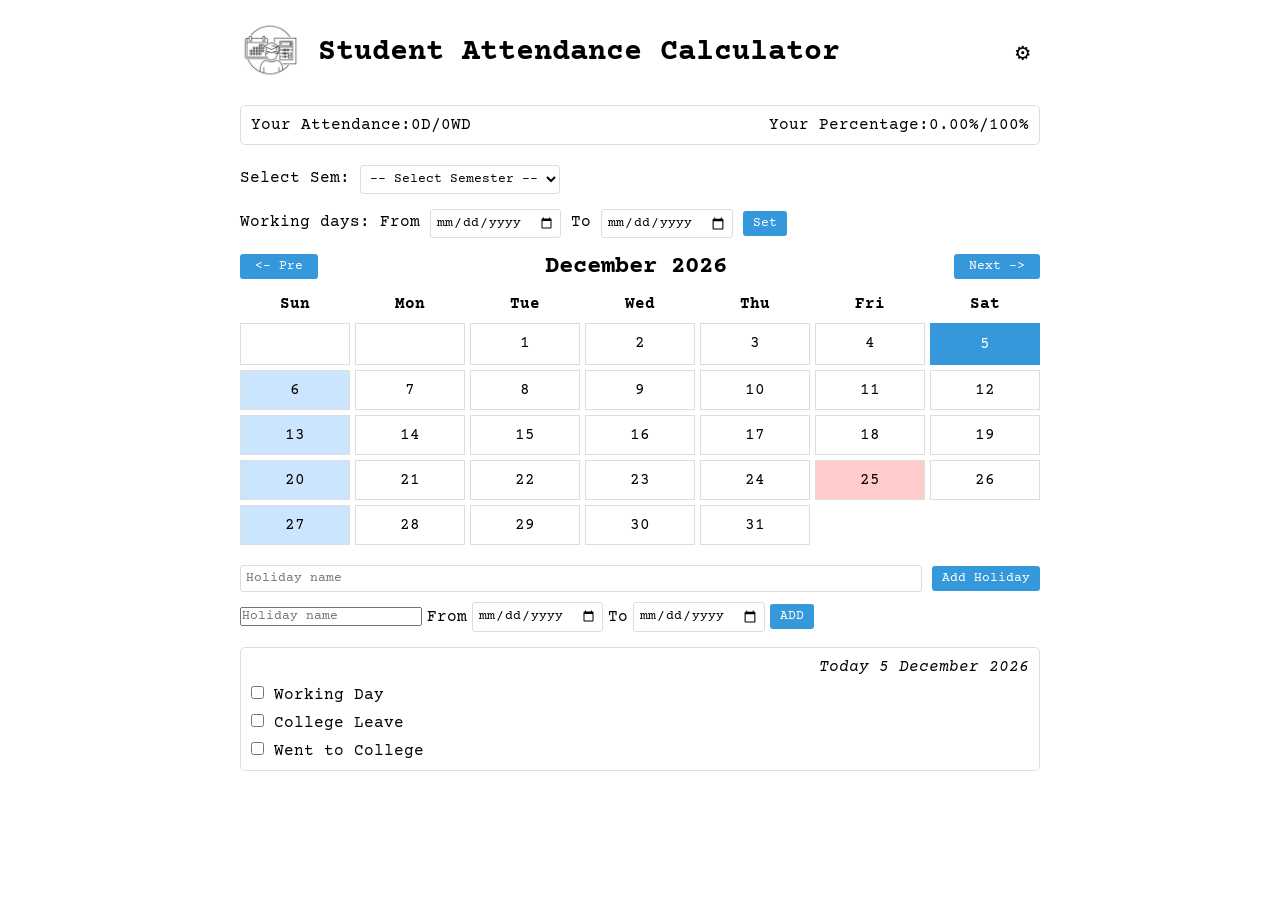
==== index.html @ 6f83336e "Analytics and Clarity codes" ====
<!DOCTYPE html>
<html lang="en">
<head>
    <meta charset="UTF-8">
    <meta name="viewport" content="width=device-width, initial-scale=1.0">
    <title>SAC - Student Attendance Calculator | Attendance Tracker for Students</title>
    <link rel="stylesheet" href="styles.css">
    <link href="https://fonts.googleapis.com/css2?family=Courier+Prime&display=swap" rel="stylesheet">
    <link rel="stylesheet" href="https://cdnjs.cloudflare.com/ajax/libs/font-awesome/5.15.3/css/all.min.css"/>
    <link rel="icon" type="image/png" href="saclogo.png"/>

    <meta name="author" content="SETHU">

    <meta name="description" content="Track attendance across 8 semesters with automatic percentage calculations, holiday management, penalty adjustments, working day tracking, and offline support.">
    
    <meta name="keywords" content="attendance tracker, attendance calculator, college attendance, student attendance tracker, semester attendance, attendance percentage calculator, attendance management">
    
    <link rel="canonical" href="https://sacsite.vercel.app/">

    <meta property="og:type" content="website">
    <meta property="og:title" content="SAC - Student Attendance Calculator">
    <meta property="og:description" content="Track attendance, holidays, working days, and attendance percentage across multiple semesters.">
    <meta property="og:url" content="https://sacsite.vercel.app/">
    <meta property="og:image" content="https://sacsite.vercel.app/saclogo.png">

    <meta name="twitter:card" content="summary_large_image">
    <meta name="twitter:title" content="SAC - Student Attendance Calculator">
    <meta name="twitter:description" content="Track attendance percentage, holidays, working days and semesters with ease.">
    <meta name="twitter:image" content="https://sacsite.vercel.app/saclogo.png">
    <meta property="og:image:width" content="1200">
    <meta property="og:image:height" content="630">

        <!-- Mobile & PWA -->
    <meta name="theme-color" content="#2563eb">
    <meta name="mobile-web-app-capable" content="yes">
    <meta name="apple-mobile-web-app-capable" content="yes">
    <meta name="apple-mobile-web-app-status-bar-style" content="black-translucent">
    <meta name="apple-mobile-web-app-title" content="SAC - Student Attendance Calculator">
    <meta name="application-name" content="SAC - Student Attendance Calculator">
    <meta name="format-detection" content="telephone=no">
 
    <meta name="robots" content="index, follow">

    <meta http-equiv="content-language" content="en">

    <link rel="manifest" href="/manifest.json">
  
    <script type="application/ld+json">
    {
      "@context":"https://schema.org",
      "@type":"SoftwareApplication",
      "name":"SAC - Student Attendance Calculator",
      "url":"https://sacsite.vercel.app/",
      "applicationCategory":"EducationalApplication",
      "operatingSystem":"Web Browser",
      "description":"Track attendance, holidays, working days, attendance percentages, and semester records with an interactive calendar.",
      "offers":{
        "@type":"Offer",
        "price":"0",
        "priceCurrency":"USD"
      },
      "featureList":[
        "8 Semester Tracking",
        "Attendance Percentage Calculator",
        "Holiday Management",
        "Offline Support",
        "Dark Mode",
        "Interactive Calendar",
        "Working Day Generator",
        "Penalty Calculator",
        "Semester Attendance Manager"
      ]
    }
    </script>
    <script type="application/ld+json">
    {
      "@context":"https://schema.org",
      "@type":"WebSite",
      "name":"SAC - Student Attendance Calculator",
      "url":"https://sacsite.vercel.app/"
    }
    </script>

    <!-- Google tag (gtag.js) -->
    <script async src="https://www.googletagmanager.com/gtag/js?id=G-GTR162DZB7"></script>
    <script>
      window.dataLayer = window.dataLayer || [];
      function gtag(){dataLayer.push(arguments);}
      gtag('js', new Date());
    
      gtag('config', 'G-GTR162DZB7');
    </script>

    <script type="text/javascript">
        (function(c,l,a,r,i,t,y){
            c[a]=c[a]||function(){(c[a].q=c[a].q||[]).push(arguments)};
            t=l.createElement(r);t.async=1;t.src="https://www.clarity.ms/tag/"+i;
            y=l.getElementsByTagName(r)[0];y.parentNode.insertBefore(t,y);
        })(window, document, "clarity", "script", "x1qdfbg7tj");
    </script>
</head>
<body class="light-mode">
    <div class="container">
        <!-- Header -->
        <header>
            <logo>
                <img src="saclogo.png" alt="App Logo" id="app-logo" class="saclogo">
            </logo>
            <h1 id="app-title">Student Attendance Calculator</h1>
            <button id="settings-btn" class="icon-btn">⚙️</button>
        </header>

        <!-- Main Content (Home Page) -->
        <main id="home-page">
            <!-- Status Bar -->
            <div class="status-bar">
                <div class="status-item">
                    <span>Your Attendance:</span>
                    <span id="attendance-display">0D/0WD</span>
                </div>
                <div class="status-item">
                    <span>Your Percentage:</span>
                    <span id="percentage-display">0%/100%</span>
                </div>
            </div>

            <!-- Semester Selector -->
            <div class="sem-selector">
                <label for="semester">Select Sem:</label>
                <select id="semester">
                    <option value="">-- Select Semester --</option>
                    <option value="1">1</option>
                    <option value="2">2</option>
                    <option value="3">3</option>
                    <option value="4">4</option>
                    <option value="5">5</option>
                    <option value="6">6</option>
                </select>
            </div>

            <!-- Working Days Info -->
            <div class="working-days-info">
                <span>Working days: From </span>
                <input type="date" id="start-date">
                <span> To </span>
                <input type="date" id="end-date">
                <button id="set-working-days">Set</button>
            </div>

            <!-- Calendar -->
            <div class="calendar-container">
                <div class="calendar-header">
                    <button id="prev-month"><- Pre</button>
                    <h2 id="month-year">Month Year</h2>
                    <button id="next-month">Next -></button>
                </div>
                <div class="calendar-grid" id="calendar-grid">
                    <!-- Calendar will be generated by JavaScript -->
                </div>
            </div>

            <!-- Holiday Controls -->
            <div class="holiday-controls">
                <div class="single-holiday">
                    <input type="text" id="holiday-name" placeholder="Holiday name">
                    <button id="add-holiday-btn">Add Holiday</button>
                </div>
                <div class="bulk-holiday">
                    <input type="text" id="bulk-holiday-name" placeholder="Holiday name">
                    <span>From</span>
                    <input type="date" id="holiday-start">
                    <span>To</span>
                    <input type="date" id="holiday-end">
                    <button id="add-bulk-holiday">ADD</button>
                </div>
            </div>

            <!-- Day Controls -->
            <div class="day-controls">
                <div class="today-info">
                    <span id="today-date">Today DD/MM/YY</span><span id="holiday-name-display"></span>
                    
                </div>
                
                <div class="control-group">
                    <label>
                        <input type="checkbox" id="working-day"> Working Day
                    </label>
                </div>
                <div class="control-group">
                    <label>
                        <input type="checkbox" id="college-leave"> College Leave
                    </label>
                </div>
                <div class="control-group">
                    <label>
                        <input type="checkbox" id="went-to-college"> Went to College
                    </label>
                </div>   
            </div>
        </main>
        <!-- Settings Page -->
        <div id="settings-page" class="page" style="display: none;">
            <button id="back-btn" class="icon-btn-back"><- Back</button>
            
            
            <div class="section">
                <h2>Your Status</h2>
                <div class="status-info">
                    <p>Total working days: <span id="total-working-days">0</span></p>
                    <p>Total holidays (no sundays): <span id="total-holidays">0</span></p>
                    <p>Total days went to CLG: <span id="total-attended">0</span></p>
                    <p>Your Attendance: <span id="modal-attendance">0D/0WD</span></p>
                    <p>Your Percentage: <span id="modal-percentage">0%/100%</span></p>
                </div>
            </div>

            <div class="section">
                <h2>Settings</h2>
                <div class="setting-option">
                    <label>App Theme:</label>
                    <select id="dark-mode-select">
                        <option value="dark">Dark</option>
                        <option value="light">Light</option>
                        <option value="system">System Default</option>
                    </select>
                </div>
                <div class="setting-option">
                    <label>Percentage drop for 1 day absent:</label>
                    <input type="number" id="absent-penalty" min="0" max="100">%
                </div>
            </div>

            <div class="section">
                <h2>Edit Holidays</h2>
                <div class="holiday-types">
                    <button id="show-static-holidays">Static Holidays</button>
                    <button id="show-dynamic-holidays">Dynamic Holidays</button>
                    <button id="show-bulk-holidays">Bulk Holidays</button>
                </div>
                
                <div id="static-holidays-list" class="holiday-list">
                    <h3>Static Holidays</h3>
                    <div class="holiday-actions">
                        <input type="text" id="new-static-holiday-name" placeholder="Holiday name">
                        <input type="date" id="new-static-holiday-date">
                        <button id="add-static-holiday">Add</button>
                    </div>
                    <ul id="static-holidays">
                        <!-- Will be populated by JavaScript -->
                    </ul>
                </div>
                
                <div id="dynamic-holidays-list" class="holiday-list" style="display: none;">
                    <h3>Dynamic Holidays</h3>
                    <div class="holiday-actions">
                        <input type="text" id="new-dynamic-holiday-name" placeholder="Holiday name">
                        <input type="date" id="new-dynamic-holiday-date">
                        <button id="add-dynamic-holiday">Add</button>
                    </div>
                    <ul id="dynamic-holidays">
                        <!-- Will be populated by JavaScript -->
                    </ul>
                </div>
                
                <div id="bulk-holidays-list" class="holiday-list" style="display: none;">
                    <h3>Bulk Holidays</h3>
                    <div class="holiday-actions">
                        <input type="text" id="new-bulk-holiday-name" placeholder="Holiday name">
                        <span>From</span>
                        <input type="date" id="new-bulk-holiday-start">
                        <span>To</span>
                        <input type="date" id="new-bulk-holiday-end">
                        <button id="add-bulk-holiday-settings">Add</button>
                    </div>
                    <ul id="bulk-holidays">
                        <!-- Will be populated by JavaScript -->
                    </ul>
                </div>
            </div> 
<div class="about">
    <h2>About the Attendance Tracker App</h2>

<p>The Attendance Tracker is a comprehensive tool designed to help students monitor their college attendance with precision. This web-based app features an interactive calendar interface that visually tracks working days, holidays, and attendance status across multiple semesters. With automatic percentage calculations, customizable penalty systems, and three types of holiday tracking, it provides everything needed to maintain perfect attendance records.</p>

<h2>Key Features</h2>
<ul>
    <li>8-semester tracking system</li>
    <li>Automated working day generation</li>
    <li>Static, dynamic, and bulk holiday management</li>
    <li>Attendance percentage calculator with penalty adjustments</li>
    <li>Dark/light mode for comfortable viewing</li>
    <li>Completely offline functionality</li>
</ul>

<h2>How to Use the Attendance Tracker</h2>

<h2>Getting Started</h2>
<ol>
    <li>Select your current semester from the dropdown</li>
    <li>Set your semester start and end dates</li>
    <li>Click "Set Working Days" to generate the base calendar</li>
</ol>

<h2>Tracking Attendance</h2>
<ul>
    <li><strong>Marking Present:</strong> Check "Went to College" for attended days</li>
    <li><strong>Adding Holidays:</strong> Use "Add Holiday" for single days or "Add Bulk Holiday" for date ranges</li>
    <li><strong>Adjusting Working Days:</strong> Toggle the "Working Day" checkbox to modify individual days</li>
</ul>

<h2>Viewing Statistics</h2>
<p>The dashboard automatically displays:
<pre>
- Total working days
- Days attended
- Current attendance percentage
- Penalty-adjusted percentage</pre></p>

<h2>Navigation Tips</h2>
<ul>
    <li>Click month arrows for single month navigation</li>
    <li>Press-and-hold arrows for continuous scrolling</li>
    <li>Tap any date to view/edit its status</li>
    <li>Access settings to configure penalties and dark mode</li>
</ul>

<p>All data is saved automatically in your browser - no accounts or internet required after initial setup.</p>
</div>
<script src="script.js"></script>
  <footer>
    <p class="copyright">
      © 2026 SAC — Built by <span><a href="https://pixels111.github.io/bcahub" class="splink">BCAHub</a></span> | All Rights Reserved.
    </p>
  </footer>
</body>
</html>
---- styles.css ----
:root {
    --bg-color: #ffffff;
    --text-color: #000000;
    --primary-color: #3498db;
    --secondary-color: #f1c40f;
    --holiday-color: #ffcccc;
    --sunday-color: #cce5ff;
    --working-day-color: #ffffcc;
    --attended-color: #ccffcc;
    --absent-color: #ffcccc;
    --border-color: #dddddd;
    --modal-bg: rgba(0, 0, 0, 0.4);
}

.dark-mode {
    --bg-color: #121212;
    --text-color: #ffffff;
    --primary-color: #64b5f6;
    --secondary-color: #ffb74d;
    --holiday-color: #f83838dc;
    --sunday-color: #0d47a1;
    --working-day-color: #ffffcca1;
    --attended-color: #2e7d32;
    --absent-color: #c62828;
    --border-color: #ffffff;
    --modal-bg: rgba(255, 255, 255, 0.1);
}


* {
    margin: 0;
    padding: 0;
    box-sizing: border-box;
    font-family: 'Courier Prime', monospace;
    -webkit-tap-highlight-color: transparent;
}

body {
    background-color: var(--bg-color);
    color: var(--text-color);
    padding: 20px;
    transition: background-color 0.3s, color 0.3s;
}

.container {
    max-width: 800px;
    margin: 0 auto;
}

header {
    display: flex;
    align-items: center;
    gap: 0;
    width: 100%;
    margin-bottom: 20px;
}

.icon-btn {
    background: none;
    border: none;
    font-size: 24px;
    cursor: pointer;
    color: var(--text-color);
    margin-left: auto;
}
.icon-btn-back{
    background: none;
    border: none;
    font-size: 24px;
    cursor: pointer;
    color: var(--text-color);
    margin-bottom: 10px;
}
#app-title {
    font-size: 24px;
    font-weight: bold;
    margin-left: 0;
    white-space: nowrap;
    overflow-x: auto;
    -webkit-overflow-scrolling: touch;
    flex: 1 1 auto;
    padding: 0 8px;
    scrollbar-width: auto;
    scrollbar-color: var(--primary-color) transparent;
}
@media (min-width: 800px) {
    #app-title {
        font-size: 30px;
        font-weight: bold;
    }
}

/* WebKit scrollbar for horizontal scrolling */
#app-title::-webkit-scrollbar {
    height: 8px;
}
#app-title::-webkit-scrollbar-track {
    background: transparent;
}
#app-title::-webkit-scrollbar-thumb {
    background-color: var(--primary-color);
    border-radius: 4px;
}
.saclogo{
  width:60px;
  height:60px;
  margin-right:10px;
  border-radius: 5px;
}
.status-bar {
    display: flex;
    justify-content: space-between;
    margin-bottom: 20px;
    padding: 10px;
    border: 1px solid var(--border-color);
    border-radius: 5px;
}

.status-item {
    display: flex;
}

.sem-selector, .working-days-info {
    margin-bottom: 15px;
}

select, input[type="date"] {
    padding: 5px;
    border: 1px solid var(--border-color);
    border-radius: 3px;
    background-color: var(--bg-color);
    color: var(--text-color);
}

.calendar-container {
    margin-bottom: 20px;
}

.calendar-header {
    display: flex;
    justify-content: space-between;
    align-items: center;
    margin-bottom: 10px;
}

.calendar-grid {
    display: grid;
    grid-template-columns: repeat(7, 1fr);
    gap: 5px;
}

.day-header {
    text-align: center;
    font-weight: bold;
    padding: 5px;
}

.calendar-day {
    padding: 10px;
    text-align: center;
    border: 1px solid var(--border-color);
    cursor: pointer;
    position: relative;
}

.calendar-day:hover {
    background-color: var(--primary-color);
    color: white;
}

.calendar-day.sunday {
    background-color: var(--sunday-color);
    color: var(--text-color);
}

.calendar-day.holiday {
    background-color: var(--holiday-color);
    color: var(--text-color);
}

.calendar-day.working-day {
    background-color: var(--working-day-color);
}

.calendar-day.attended::after {
    content: "✓";
    position: absolute;
    top: 50%;
    left: 50%;
    transform: translate(-50%, -50%);
    font-size: 20px;
    color: green;
}

.calendar-day.absent::after {
    content: "✗";
    position: absolute;
    top: 50%;
    left: 50%;
    transform: translate(-50%, -50%);
    font-size: 20px;
    color: red;
}

.holiday-controls {
    margin-bottom: 15px;
}

.bulk-holiday {
    margin-top: 10px;
    display: flex;
    align-items: center;
    gap: 5px;
}

button {
    padding: 5px 10px;
    background-color: var(--primary-color);
    color: white;
    border: none;
    border-radius: 3px;
    cursor: pointer;
}

button:hover {
    opacity: 0.8;
}

.day-controls {
    display: flex;
    flex-direction: column;
    gap: 10px;
    padding: 10px;
    border: 1px solid var(--border-color);
    border-radius: 5px;
}

.control-group {
    display: flex;
    align-items: center;
    gap: 5px;
}

.today-info {
    text-align: right;
    font-style: italic;
}

/* Modal Styles */
.modal {
    display: none;
    position: fixed;
    z-index: 1;
    left: 0;
    top: 0;
    width: 100%;
    height: 100%;
    background-color: var(--modal-bg);
}

.modal-content {
    background-color: var(--bg-color);
    margin: 10% auto;
    padding: 20px;
    border: 1px solid var(--border-color);
    width: 80%;
    max-width: 500px;
    border-radius: 5px;
}

.close-btn {
    color: var(--text-color);
    float: right;
    font-size: 28px;
    font-weight: bold;
    cursor: pointer;
}

.close-btn:hover {
    color: var(--primary-color);
}

.setting-option {
    margin: 15px 0;
    display: flex;
    flex-direction: column;
    gap: 5px;
}

.status-info p {
    margin: 10px 0;
}

/* Responsive adjustments */
@media (max-width: 600px) {
    .status-bar {
        flex-direction: column;
        gap: 10px;
    }
    
    .bulk-holiday {
        flex-wrap: wrap;
    }
}
/* Previous CSS remai ns the same, add these newstyles */

.page {
    padding: 10px;
    display: none;
}

#home-page {
    display: block;
}

.section {
    margin-bottom: 30px;
    padding: 15px;
    border: 1px solid var(--border-color);
    border-radius: 5px;
}

.holiday-types {
    display: flex;
    gap: 10px;
    margin-bottom: 15px;
    margin-top: 10px;
}

.holiday-list {
    margin-top: 15px;
}

.holiday-actions {
    display: flex;
    flex-wrap: wrap;
    gap: 10px;
    margin-bottom: 15px;
    align-items: center;
}

.holiday-actions input {
    padding: 5px;
    border: 1px solid var(--border-color);
    border-radius: 3px;
    background-color: var(--bg-color);
    color: var(--text-color);
}

#static-holidays, #dynamic-holidays, #bulk-holidays {
    list-style-type: none;
}

#static-holidays li, #dynamic-holidays li, #bulk-holidays li {
    padding: 8px;
    margin: 5px 0;
    border: 1px solid var(--border-color);
    border-radius: 3px;
    display: flex;
    justify-content: space-between;
    align-items: center;
}

.delete-holiday {
    color: red;
    cursor: pointer;
    margin-left: 10px;
}

.single-holiday {
    display: flex;
    gap: 10px;
    margin-bottom: 10px;
    align-items: center;
}

.single-holiday input {
    flex-grow: 1;
    padding: 5px;
    border: 1px solid var(--border-color);
    border-radius: 3px;
    background-color: var(--bg-color);
    color: var(--text-color);
}
/* Holiday Tooltip Styles */
.holiday-tooltip {
    position: fixed;
    background: rgba(0, 0, 0, 0.9);
    color: white;
    padding: 8px 12px;
    border-radius: 5px;
    z-index: 1000;
    font-family: 'Courier Prime', monospace;
    font-size: 14px;
    pointer-events: none;
    box-shadow: 0 2px 5px rgba(0,0,0,0.3);
    animation: fadeIn 0.2s ease-out;
}

@keyframes fadeIn {
    from { opacity: 0; transform: translateY(5px); }
    to { opacity: 1; transform: translateY(0); }
}
/* Add this to your existing CSS */
#holiday-name-display {
    margin-left: 10px;
    padding: 2px 8px;
    background-color: var(--holiday-color);
    color: rgb(0, 0, 0);
    border-radius: 10px;
    font-size: 14px;   
}
.dark-mode #holiday-name-display {
    background-color: #ffffff;
}

/* Month navigation buttons */
.calendar-header button {
    padding: 5px 15px;
    transition: all 0.2s;
}

.calendar-header button:active {
    transform: scale(0.95);
}

/* Clear input styles */
.clear-input {
    margin-top: 5px;
    padding: 5px;
    background: var(--primary-color);
    color: white;
    border: none;
    border-radius: 3px;
    cursor: pointer;
}
.about h2{
margin-bottom:10px;
margin-top: 10px;
}
.about p{
margin-bottom:10px;
margin-top: 10px;
line-height: 1.5;
}
.about ul{
padding-left: 20px;
}
.about ol{
padding-left: 40px;
}
footer {
  color: rgb(0, 0, 0);
  text-align: center;
  padding: 1px 2px 2px;
}
footer p {
  font-size: 16px;
  margin-top: 30px;
  margin-bottom: 10px;
}
footer span {
  font-weight: bold;
  color: #3498db;
}
.splink:link{color: #3498db;
  text-decoration: none;
}
.splink:visited{color: #3498db;
  text-decoration: none;
}
.splink:hover{color: purple;
  text-decoration: underline;
}
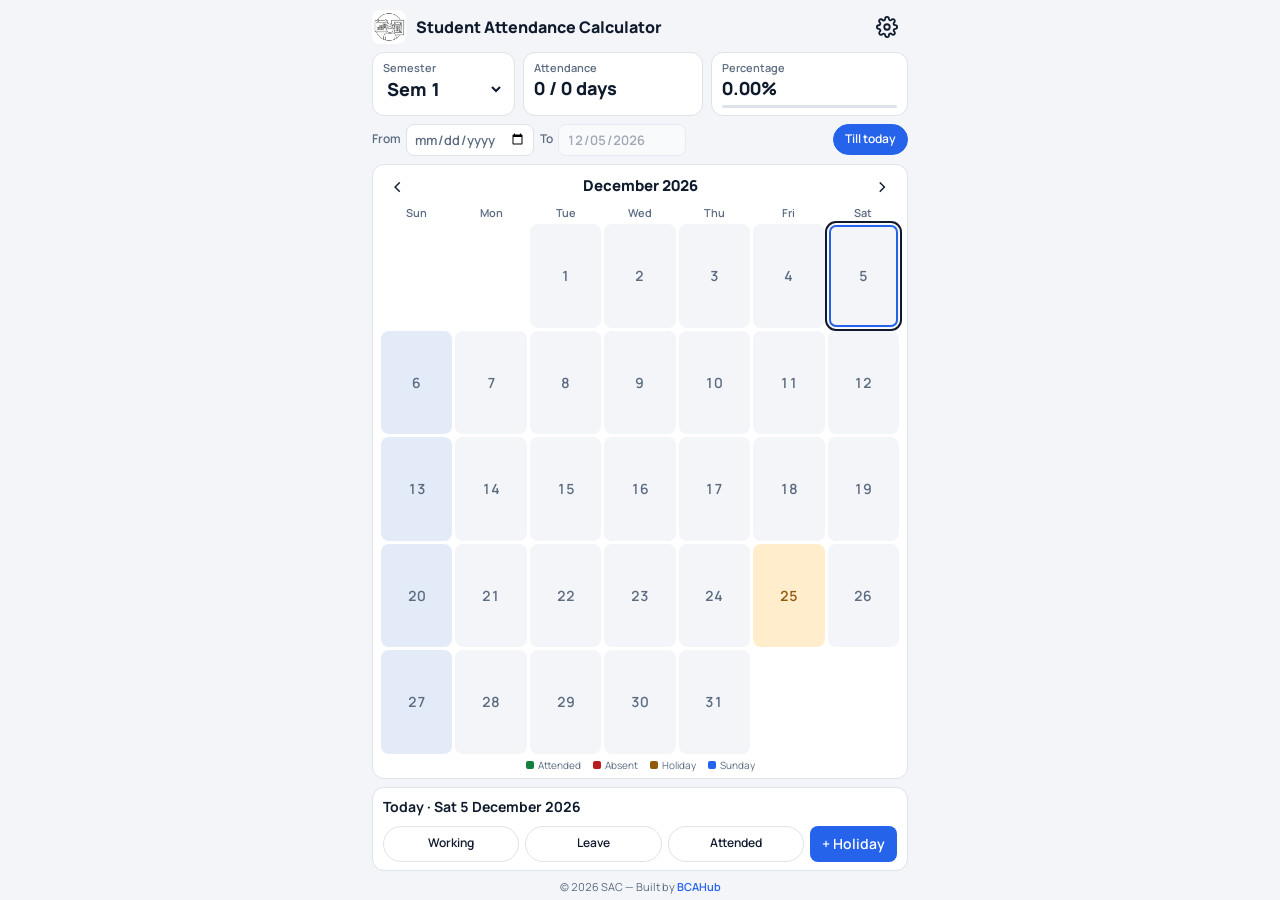
==== commit 37e59f1a: "major update of html,css and js files" ====
--- a/index.html
+++ b/index.html
@@ -1,337 +1,119 @@
-<!DOCTYPE html>
-<html lang="en">
-<head>
-    <meta charset="UTF-8">
-    <meta name="viewport" content="width=device-width, initial-scale=1.0">
-    <title>SAC - Student Attendance Calculator | Attendance Tracker for Students</title>
-    <link rel="stylesheet" href="styles.css">
-    <link href="https://fonts.googleapis.com/css2?family=Courier+Prime&display=swap" rel="stylesheet">
-    <link rel="stylesheet" href="https://cdnjs.cloudflare.com/ajax/libs/font-awesome/5.15.3/css/all.min.css"/>
-    <link rel="icon" type="image/png" href="saclogo.png"/>
-
-    <meta name="author" content="SETHU">
-
-    <meta name="description" content="Track attendance across 8 semesters with automatic percentage calculations, holiday management, penalty adjustments, working day tracking, and offline support.">
-    
-    <meta name="keywords" content="attendance tracker, attendance calculator, college attendance, student attendance tracker, semester attendance, attendance percentage calculator, attendance management">
-    
-    <link rel="canonical" href="https://sacsite.vercel.app/">
-
-    <meta property="og:type" content="website">
-    <meta property="og:title" content="SAC - Student Attendance Calculator">
-    <meta property="og:description" content="Track attendance, holidays, working days, and attendance percentage across multiple semesters.">
-    <meta property="og:url" content="https://sacsite.vercel.app/">
-    <meta property="og:image" content="https://sacsite.vercel.app/saclogo.png">
-
-    <meta name="twitter:card" content="summary_large_image">
-    <meta name="twitter:title" content="SAC - Student Attendance Calculator">
-    <meta name="twitter:description" content="Track attendance percentage, holidays, working days and semesters with ease.">
-    <meta name="twitter:image" content="https://sacsite.vercel.app/saclogo.png">
-    <meta property="og:image:width" content="1200">
-    <meta property="og:image:height" content="630">
-
-        <!-- Mobile & PWA -->
-    <meta name="theme-color" content="#2563eb">
-    <meta name="mobile-web-app-capable" content="yes">
-    <meta name="apple-mobile-web-app-capable" content="yes">
-    <meta name="apple-mobile-web-app-status-bar-style" content="black-translucent">
-    <meta name="apple-mobile-web-app-title" content="SAC - Student Attendance Calculator">
-    <meta name="application-name" content="SAC - Student Attendance Calculator">
-    <meta name="format-detection" content="telephone=no">
- 
-    <meta name="robots" content="index, follow">
-
-    <meta http-equiv="content-language" content="en">
-
-    <link rel="manifest" href="/manifest.json">
-  
-    <script type="application/ld+json">
-    {
-      "@context":"https://schema.org",
-      "@type":"SoftwareApplication",
-      "name":"SAC - Student Attendance Calculator",
-      "url":"https://sacsite.vercel.app/",
-      "applicationCategory":"EducationalApplication",
-      "operatingSystem":"Web Browser",
-      "description":"Track attendance, holidays, working days, attendance percentages, and semester records with an interactive calendar.",
-      "offers":{
-        "@type":"Offer",
-        "price":"0",
-        "priceCurrency":"USD"
-      },
-      "featureList":[
-        "8 Semester Tracking",
-        "Attendance Percentage Calculator",
-        "Holiday Management",
-        "Offline Support",
-        "Dark Mode",
-        "Interactive Calendar",
-        "Working Day Generator",
-        "Penalty Calculator",
-        "Semester Attendance Manager"
-      ]
-    }
-    </script>
-    <script type="application/ld+json">
-    {
-      "@context":"https://schema.org",
-      "@type":"WebSite",
-      "name":"SAC - Student Attendance Calculator",
-      "url":"https://sacsite.vercel.app/"
-    }
-    </script>
-
-    <!-- Google tag (gtag.js) -->
-    <script async src="https://www.googletagmanager.com/gtag/js?id=G-GTR162DZB7"></script>
-    <script>
-      window.dataLayer = window.dataLayer || [];
-      function gtag(){dataLayer.push(arguments);}
-      gtag('js', new Date());
-    
-      gtag('config', 'G-GTR162DZB7');
-    </script>
-
-    <script type="text/javascript">
-        (function(c,l,a,r,i,t,y){
-            c[a]=c[a]||function(){(c[a].q=c[a].q||[]).push(arguments)};
-            t=l.createElement(r);t.async=1;t.src="https://www.clarity.ms/tag/"+i;
-            y=l.getElementsByTagName(r)[0];y.parentNode.insertBefore(t,y);
-        })(window, document, "clarity", "script", "x1qdfbg7tj");
-    </script>
-</head>
-<body class="light-mode">
-    <div class="container">
-        <!-- Header -->
-        <header>
-            <logo>
-                <img src="saclogo.png" alt="App Logo" id="app-logo" class="saclogo">
-            </logo>
-            <h1 id="app-title">Student Attendance Calculator</h1>
-            <button id="settings-btn" class="icon-btn">⚙️</button>
-        </header>
-
-        <!-- Main Content (Home Page) -->
-        <main id="home-page">
-            <!-- Status Bar -->
-            <div class="status-bar">
-                <div class="status-item">
-                    <span>Your Attendance:</span>
-                    <span id="attendance-display">0D/0WD</span>
-                </div>
-                <div class="status-item">
-                    <span>Your Percentage:</span>
-                    <span id="percentage-display">0%/100%</span>
-                </div>
-            </div>
-
-            <!-- Semester Selector -->
-            <div class="sem-selector">
-                <label for="semester">Select Sem:</label>
-                <select id="semester">
-                    <option value="">-- Select Semester --</option>
-                    <option value="1">1</option>
-                    <option value="2">2</option>
-                    <option value="3">3</option>
-                    <option value="4">4</option>
-                    <option value="5">5</option>
-                    <option value="6">6</option>
-                </select>
-            </div>
-
-            <!-- Working Days Info -->
-            <div class="working-days-info">
-                <span>Working days: From </span>
-                <input type="date" id="start-date">
-                <span> To </span>
-                <input type="date" id="end-date">
-                <button id="set-working-days">Set</button>
-            </div>
-
-            <!-- Calendar -->
-            <div class="calendar-container">
-                <div class="calendar-header">
-                    <button id="prev-month"><- Pre</button>
-                    <h2 id="month-year">Month Year</h2>
-                    <button id="next-month">Next -></button>
-                </div>
-                <div class="calendar-grid" id="calendar-grid">
-                    <!-- Calendar will be generated by JavaScript -->
-                </div>
-            </div>
-
-            <!-- Holiday Controls -->
-            <div class="holiday-controls">
-                <div class="single-holiday">
-                    <input type="text" id="holiday-name" placeholder="Holiday name">
-                    <button id="add-holiday-btn">Add Holiday</button>
-                </div>
-                <div class="bulk-holiday">
-                    <input type="text" id="bulk-holiday-name" placeholder="Holiday name">
-                    <span>From</span>
-                    <input type="date" id="holiday-start">
-                    <span>To</span>
-                    <input type="date" id="holiday-end">
-                    <button id="add-bulk-holiday">ADD</button>
-                </div>
-            </div>
-
-            <!-- Day Controls -->
-            <div class="day-controls">
-                <div class="today-info">
-                    <span id="today-date">Today DD/MM/YY</span><span id="holiday-name-display"></span>
-                    
-                </div>
-                
-                <div class="control-group">
-                    <label>
-                        <input type="checkbox" id="working-day"> Working Day
-                    </label>
-                </div>
-                <div class="control-group">
-                    <label>
-                        <input type="checkbox" id="college-leave"> College Leave
-                    </label>
-                </div>
-                <div class="control-group">
-                    <label>
-                        <input type="checkbox" id="went-to-college"> Went to College
-                    </label>
-                </div>   
-            </div>
-        </main>
-        <!-- Settings Page -->
-        <div id="settings-page" class="page" style="display: none;">
-            <button id="back-btn" class="icon-btn-back"><- Back</button>
-            
-            
-            <div class="section">
-                <h2>Your Status</h2>
-                <div class="status-info">
-                    <p>Total working days: <span id="total-working-days">0</span></p>
-                    <p>Total holidays (no sundays): <span id="total-holidays">0</span></p>
-                    <p>Total days went to CLG: <span id="total-attended">0</span></p>
-                    <p>Your Attendance: <span id="modal-attendance">0D/0WD</span></p>
-                    <p>Your Percentage: <span id="modal-percentage">0%/100%</span></p>
-                </div>
-            </div>
-
-            <div class="section">
-                <h2>Settings</h2>
-                <div class="setting-option">
-                    <label>App Theme:</label>
-                    <select id="dark-mode-select">
-                        <option value="dark">Dark</option>
-                        <option value="light">Light</option>
-                        <option value="system">System Default</option>
-                    </select>
-                </div>
-                <div class="setting-option">
-                    <label>Percentage drop for 1 day absent:</label>
-                    <input type="number" id="absent-penalty" min="0" max="100">%
-                </div>
-            </div>
-
-            <div class="section">
-                <h2>Edit Holidays</h2>
-                <div class="holiday-types">
-                    <button id="show-static-holidays">Static Holidays</button>
-                    <button id="show-dynamic-holidays">Dynamic Holidays</button>
-                    <button id="show-bulk-holidays">Bulk Holidays</button>
-                </div>
-                
-                <div id="static-holidays-list" class="holiday-list">
-                    <h3>Static Holidays</h3>
-                    <div class="holiday-actions">
-                        <input type="text" id="new-static-holiday-name" placeholder="Holiday name">
-                        <input type="date" id="new-static-holiday-date">
-                        <button id="add-static-holiday">Add</button>
-                    </div>
-                    <ul id="static-holidays">
-                        <!-- Will be populated by JavaScript -->
-                    </ul>
-                </div>
-                
-                <div id="dynamic-holidays-list" class="holiday-list" style="display: none;">
-                    <h3>Dynamic Holidays</h3>
-                    <div class="holiday-actions">
-                        <input type="text" id="new-dynamic-holiday-name" placeholder="Holiday name">
-                        <input type="date" id="new-dynamic-holiday-date">
-                        <button id="add-dynamic-holiday">Add</button>
-                    </div>
-                    <ul id="dynamic-holidays">
-                        <!-- Will be populated by JavaScript -->
-                    </ul>
-                </div>
-                
-                <div id="bulk-holidays-list" class="holiday-list" style="display: none;">
-                    <h3>Bulk Holidays</h3>
-                    <div class="holiday-actions">
-                        <input type="text" id="new-bulk-holiday-name" placeholder="Holiday name">
-                        <span>From</span>
-                        <input type="date" id="new-bulk-holiday-start">
-                        <span>To</span>
-                        <input type="date" id="new-bulk-holiday-end">
-                        <button id="add-bulk-holiday-settings">Add</button>
-                    </div>
-                    <ul id="bulk-holidays">
-                        <!-- Will be populated by JavaScript -->
-                    </ul>
-                </div>
-            </div> 
-<div class="about">
-    <h2>About the Attendance Tracker App</h2>
-
-<p>The Attendance Tracker is a comprehensive tool designed to help students monitor their college attendance with precision. This web-based app features an interactive calendar interface that visually tracks working days, holidays, and attendance status across multiple semesters. With automatic percentage calculations, customizable penalty systems, and three types of holiday tracking, it provides everything needed to maintain perfect attendance records.</p>
-
-<h2>Key Features</h2>
-<ul>
-    <li>8-semester tracking system</li>
-    <li>Automated working day generation</li>
-    <li>Static, dynamic, and bulk holiday management</li>
-    <li>Attendance percentage calculator with penalty adjustments</li>
-    <li>Dark/light mode for comfortable viewing</li>
-    <li>Completely offline functionality</li>
-</ul>
-
-<h2>How to Use the Attendance Tracker</h2>
-
-<h2>Getting Started</h2>
-<ol>
-    <li>Select your current semester from the dropdown</li>
-    <li>Set your semester start and end dates</li>
-    <li>Click "Set Working Days" to generate the base calendar</li>
-</ol>
-
-<h2>Tracking Attendance</h2>
-<ul>
-    <li><strong>Marking Present:</strong> Check "Went to College" for attended days</li>
-    <li><strong>Adding Holidays:</strong> Use "Add Holiday" for single days or "Add Bulk Holiday" for date ranges</li>
-    <li><strong>Adjusting Working Days:</strong> Toggle the "Working Day" checkbox to modify individual days</li>
-</ul>
-
-<h2>Viewing Statistics</h2>
-<p>The dashboard automatically displays:
-<pre>
-- Total working days
-- Days attended
-- Current attendance percentage
-- Penalty-adjusted percentage</pre></p>
-
-<h2>Navigation Tips</h2>
-<ul>
-    <li>Click month arrows for single month navigation</li>
-    <li>Press-and-hold arrows for continuous scrolling</li>
-    <li>Tap any date to view/edit its status</li>
-    <li>Access settings to configure penalties and dark mode</li>
-</ul>
-
-<p>All data is saved automatically in your browser - no accounts or internet required after initial setup.</p>
-</div>
-<script src="script.js"></script>
-  <footer>
-    <p class="copyright">
-      © 2026 SAC — Built by <span><a href="https://pixels111.github.io/bcahub" class="splink">BCAHub</a></span> | All Rights Reserved.
-    </p>
-  </footer>
-</body>
-</html>+<!DOCTYPE html>
+<html lang="en">
+<head>
+<meta charset="UTF-8">
+<meta name="viewport" content="width=device-width, initial-scale=1, viewport-fit=cover">
+<title>SAC - Student Attendance Calculator | Attendance Tracker for Students</title>
+<meta name="description" content="Track attendance across 8 semesters with automatic percentage calculations, holiday management, penalty adjustments, working day tracking, and offline support.">
+<meta name="keywords" content="attendance tracker, attendance calculator, college attendance, student attendance tracker, semester attendance, attendance percentage calculator">
+<meta name="author" content="SETHU">
+<meta name="robots" content="index, follow">
+<link rel="canonical" href="https://sacsite.vercel.app/">
+<meta property="og:type" content="website">
+<meta property="og:title" content="SAC - Student Attendance Calculator">
+<meta property="og:description" content="Track attendance, holidays, working days, and attendance percentage across multiple semesters.">
+<meta property="og:url" content="https://sacsite.vercel.app/">
+<meta property="og:image" content="https://sacsite.vercel.app/saclogo.png">
+<meta name="twitter:card" content="summary_large_image">
+<meta name="theme-color" content="#2563eb">
+<meta name="mobile-web-app-capable" content="yes">
+<meta name="apple-mobile-web-app-capable" content="yes">
+<meta name="apple-mobile-web-app-title" content="SAC">
+<link rel="icon" type="image/png" href="saclogo.png">
+<link rel="manifest" href="/manifest.json">
+<link rel="preconnect" href="https://fonts.googleapis.com">
+<link rel="preconnect" href="https://fonts.gstatic.com" crossorigin>
+<link href="https://fonts.googleapis.com/css2?family=Manrope:wght@400;600;800&display=swap" rel="stylesheet">
+<link rel="stylesheet" href="styles.css">
+<script type="application/ld+json">{"@context":"https://schema.org","@type":"SoftwareApplication","name":"SAC - Student Attendance Calculator","url":"https://sacsite.vercel.app/","applicationCategory":"EducationalApplication","operatingSystem":"Web Browser","offers":{"@type":"Offer","price":"0","priceCurrency":"USD"}}</script>
+<script async src="https://www.googletagmanager.com/gtag/js?id=G-GTR162DZB7"></script>
+<script>window.dataLayer=window.dataLayer||[];function gtag(){dataLayer.push(arguments)}gtag('js',new Date());gtag('config','G-GTR162DZB7');</script>
+<script>(function(c,l,a,r,i,t,y){c[a]=c[a]||function(){(c[a].q=c[a].q||[]).push(arguments)};t=l.createElement(r);t.async=1;t.src="https://www.clarity.ms/tag/"+i;y=l.getElementsByTagName(r)[0];y.parentNode.insertBefore(t,y)})(window,document,"clarity","script","x1qdfbg7tj");</script>
+</head>
+<body>
+<div class="app">
+  <header>
+    <img src="saclogo.png" alt="SAC logo" class="logo">
+    <h1>Student Attendance Calculator</h1>
+    <button id="settings-btn" class="ghost" aria-label="Settings">
+      <svg width="22" height="22" viewBox="0 0 24 24" fill="none" stroke="currentColor" stroke-width="2" stroke-linecap="round"><circle cx="12" cy="12" r="3"/><path d="M19.4 15a1.7 1.7 0 0 0 .3 1.8l.1.1a2 2 0 1 1-2.8 2.8l-.1-.1a1.7 1.7 0 0 0-1.8-.3 1.7 1.7 0 0 0-1 1.5V21a2 2 0 1 1-4 0v-.1a1.7 1.7 0 0 0-1.1-1.5 1.7 1.7 0 0 0-1.8.3l-.1.1a2 2 0 1 1-2.8-2.8l.1-.1a1.7 1.7 0 0 0 .3-1.8 1.7 1.7 0 0 0-1.5-1H3a2 2 0 1 1 0-4h.1a1.7 1.7 0 0 0 1.5-1.1 1.7 1.7 0 0 0-.3-1.8l-.1-.1a2 2 0 1 1 2.8-2.8l.1.1a1.7 1.7 0 0 0 1.8.3H9a1.7 1.7 0 0 0 1-1.5V3a2 2 0 1 1 4 0v.1a1.7 1.7 0 0 0 1 1.5 1.7 1.7 0 0 0 1.8-.3l.1-.1a2 2 0 1 1 2.8 2.8l-.1.1a1.7 1.7 0 0 0-.3 1.8V9a1.7 1.7 0 0 0 1.5 1H21a2 2 0 1 1 0 4h-.1a1.7 1.7 0 0 0-1.5 1z"/></svg>
+    </button>
+  </header>
+
+  <main class="home">
+    <section class="stats" aria-label="Attendance summary">
+      <label class="card"><span class="lbl">Semester</span>
+        <select id="semester"></select></label>
+      <div class="card"><span class="lbl">Attendance</span><b id="attendance-display">0 / 0</b></div>
+      <div class="card"><span class="lbl">Percentage</span><b id="percentage-display">0.00%</b>
+        <i class="bar"><i id="bar-fill"></i></i></div>
+    </section>
+
+    <section class="range" aria-label="Working days range">
+      <label>From <input type="date" id="start-date"></label>
+      <label>To <input type="date" id="end-date"></label>
+      <label class="chip"><input type="checkbox" id="auto-end"><span>Till today</span></label>
+    </section>
+
+    <section class="cal">
+      <div class="cal-head">
+        <button id="prev-month" class="ghost" aria-label="Previous month">&#8249;</button>
+        <h2 id="month-year">Month Year</h2>
+        <button id="next-month" class="ghost" aria-label="Next month">&#8250;</button>
+      </div>
+      <div class="wk"><span>Sun</span><span>Mon</span><span>Tue</span><span>Wed</span><span>Thu</span><span>Fri</span><span>Sat</span></div>
+      <div class="grid" id="calendar-grid"></div>
+      <div class="legend"><span class="k at">Attended</span><span class="k ab">Absent</span><span class="k hol">Holiday</span><span class="k sun">Sunday</span></div>
+    </section>
+
+    <section class="day">
+      <div class="day-info"><b id="today-date"></b><span id="holiday-name-display"></span></div>
+      <div class="toggles">
+        <label class="chip"><input type="checkbox" id="working-day"><span>Working</span></label>
+        <label class="chip"><input type="checkbox" id="college-leave"><span>Leave</span></label>
+        <label class="chip"><input type="checkbox" id="went-to-college"><span>Attended</span></label>
+        <button id="add-holiday-btn" class="solid">+ Holiday</button>
+      </div>
+    </section>
+  </main>
+  <footer><p class="copyright">© 2026 SAC — Built by <a href="https://pixels111.github.io/bcahub" class="splink">BCAHub</a></p></footer>
+</div>
+
+<section id="settings-page" hidden>
+  <div class="sheet">
+    <div class="sheet-head"><button id="back-btn" class="ghost">&#8249; Back</button><h2>Settings</h2></div>
+    <div class="sheet-body">
+      <div class="block"><h3>This semester</h3>
+        <dl class="kv">
+          <dt>Working days</dt><dd id="total-working-days">0</dd>
+          <dt>Holidays (excl. Sundays)</dt><dd id="total-holidays">0</dd>
+          <dt>Days attended</dt><dd id="total-attended">0</dd>
+          <dt>Percentage</dt><dd id="modal-percentage">0.00%</dd>
+        </dl></div>
+      <div class="block"><h3>Preferences</h3>
+        <label class="row">Theme
+          <select id="dark-mode-select"><option value="system">System</option><option value="light">Light</option><option value="dark">Dark</option></select></label>
+        <label class="row">Percentage drop per absent day
+          <span><input type="number" id="absent-penalty" min="0" max="100" step="0.1"> %</span></label></div>
+      <div class="block"><div class="row"><h3>Holidays</h3><button id="settings-add-holiday" class="solid">+ Add</button></div>
+        <ul id="holiday-list"></ul></div>
+      <details class="block about"><summary>About this app</summary>
+        <p>SAC tracks college attendance across 8 semesters. Pick a semester, set the start date, and tick "Till today" so the end date moves forward every day automatically. Tap a date to mark it Working, Leave or Attended. Holidays can be single days, yearly repeats or date ranges. Everything is saved in your browser and works offline.</p></details>
+    </div>
+  </div>
+</section>
+
+<dialog id="hol-dlg">
+  <form method="dialog" id="hol-form">
+    <h3>Add holiday</h3>
+    <input type="text" id="holiday-name" placeholder="Holiday name" maxlength="60" required>
+    <div class="two"><label>From <input type="date" id="holiday-start" required></label>
+      <label>To <input type="date" id="holiday-end" required></label></div>
+    <label class="chip"><input type="checkbox" id="holiday-yearly"><span>Repeats every year (single day)</span></label>
+    <div class="acts"><button type="button" id="hol-cancel" class="ghost">Cancel</button><button type="submit" class="solid">Save</button></div>
+  </form>
+</dialog>
+<div id="toast" role="status" aria-live="polite"></div>
+<script src="script.js"></script>
+</body>
+</html>
--- a/styles.css
+++ b/styles.css
@@ -1,474 +1,102 @@
-:root {
-    --bg-color: #ffffff;
-    --text-color: #000000;
-    --primary-color: #3498db;
-    --secondary-color: #f1c40f;
-    --holiday-color: #ffcccc;
-    --sunday-color: #cce5ff;
-    --working-day-color: #ffffcc;
-    --attended-color: #ccffcc;
-    --absent-color: #ffcccc;
-    --border-color: #dddddd;
-    --modal-bg: rgba(0, 0, 0, 0.4);
-}
-
-.dark-mode {
-    --bg-color: #121212;
-    --text-color: #ffffff;
-    --primary-color: #64b5f6;
-    --secondary-color: #ffb74d;
-    --holiday-color: #f83838dc;
-    --sunday-color: #0d47a1;
-    --working-day-color: #ffffcca1;
-    --attended-color: #2e7d32;
-    --absent-color: #c62828;
-    --border-color: #ffffff;
-    --modal-bg: rgba(255, 255, 255, 0.1);
-}
-
-
-* {
-    margin: 0;
-    padding: 0;
-    box-sizing: border-box;
-    font-family: 'Courier Prime', monospace;
-    -webkit-tap-highlight-color: transparent;
-}
-
-body {
-    background-color: var(--bg-color);
-    color: var(--text-color);
-    padding: 20px;
-    transition: background-color 0.3s, color 0.3s;
-}
-
-.container {
-    max-width: 800px;
-    margin: 0 auto;
-}
-
-header {
-    display: flex;
-    align-items: center;
-    gap: 0;
-    width: 100%;
-    margin-bottom: 20px;
-}
-
-.icon-btn {
-    background: none;
-    border: none;
-    font-size: 24px;
-    cursor: pointer;
-    color: var(--text-color);
-    margin-left: auto;
-}
-.icon-btn-back{
-    background: none;
-    border: none;
-    font-size: 24px;
-    cursor: pointer;
-    color: var(--text-color);
-    margin-bottom: 10px;
-}
-#app-title {
-    font-size: 24px;
-    font-weight: bold;
-    margin-left: 0;
-    white-space: nowrap;
-    overflow-x: auto;
-    -webkit-overflow-scrolling: touch;
-    flex: 1 1 auto;
-    padding: 0 8px;
-    scrollbar-width: auto;
-    scrollbar-color: var(--primary-color) transparent;
-}
-@media (min-width: 800px) {
-    #app-title {
-        font-size: 30px;
-        font-weight: bold;
-    }
-}
-
-/* WebKit scrollbar for horizontal scrolling */
-#app-title::-webkit-scrollbar {
-    height: 8px;
-}
-#app-title::-webkit-scrollbar-track {
-    background: transparent;
-}
-#app-title::-webkit-scrollbar-thumb {
-    background-color: var(--primary-color);
-    border-radius: 4px;
-}
-.saclogo{
-  width:60px;
-  height:60px;
-  margin-right:10px;
-  border-radius: 5px;
-}
-.status-bar {
-    display: flex;
-    justify-content: space-between;
-    margin-bottom: 20px;
-    padding: 10px;
-    border: 1px solid var(--border-color);
-    border-radius: 5px;
-}
-
-.status-item {
-    display: flex;
-}
-
-.sem-selector, .working-days-info {
-    margin-bottom: 15px;
-}
-
-select, input[type="date"] {
-    padding: 5px;
-    border: 1px solid var(--border-color);
-    border-radius: 3px;
-    background-color: var(--bg-color);
-    color: var(--text-color);
-}
-
-.calendar-container {
-    margin-bottom: 20px;
-}
-
-.calendar-header {
-    display: flex;
-    justify-content: space-between;
-    align-items: center;
-    margin-bottom: 10px;
-}
-
-.calendar-grid {
-    display: grid;
-    grid-template-columns: repeat(7, 1fr);
-    gap: 5px;
-}
-
-.day-header {
-    text-align: center;
-    font-weight: bold;
-    padding: 5px;
-}
-
-.calendar-day {
-    padding: 10px;
-    text-align: center;
-    border: 1px solid var(--border-color);
-    cursor: pointer;
-    position: relative;
-}
-
-.calendar-day:hover {
-    background-color: var(--primary-color);
-    color: white;
-}
-
-.calendar-day.sunday {
-    background-color: var(--sunday-color);
-    color: var(--text-color);
-}
-
-.calendar-day.holiday {
-    background-color: var(--holiday-color);
-    color: var(--text-color);
-}
-
-.calendar-day.working-day {
-    background-color: var(--working-day-color);
-}
-
-.calendar-day.attended::after {
-    content: "✓";
-    position: absolute;
-    top: 50%;
-    left: 50%;
-    transform: translate(-50%, -50%);
-    font-size: 20px;
-    color: green;
-}
-
-.calendar-day.absent::after {
-    content: "✗";
-    position: absolute;
-    top: 50%;
-    left: 50%;
-    transform: translate(-50%, -50%);
-    font-size: 20px;
-    color: red;
-}
-
-.holiday-controls {
-    margin-bottom: 15px;
-}
-
-.bulk-holiday {
-    margin-top: 10px;
-    display: flex;
-    align-items: center;
-    gap: 5px;
-}
-
-button {
-    padding: 5px 10px;
-    background-color: var(--primary-color);
-    color: white;
-    border: none;
-    border-radius: 3px;
-    cursor: pointer;
-}
-
-button:hover {
-    opacity: 0.8;
-}
-
-.day-controls {
-    display: flex;
-    flex-direction: column;
-    gap: 10px;
-    padding: 10px;
-    border: 1px solid var(--border-color);
-    border-radius: 5px;
-}
-
-.control-group {
-    display: flex;
-    align-items: center;
-    gap: 5px;
-}
-
-.today-info {
-    text-align: right;
-    font-style: italic;
-}
-
-/* Modal Styles */
-.modal {
-    display: none;
-    position: fixed;
-    z-index: 1;
-    left: 0;
-    top: 0;
-    width: 100%;
-    height: 100%;
-    background-color: var(--modal-bg);
-}
-
-.modal-content {
-    background-color: var(--bg-color);
-    margin: 10% auto;
-    padding: 20px;
-    border: 1px solid var(--border-color);
-    width: 80%;
-    max-width: 500px;
-    border-radius: 5px;
-}
-
-.close-btn {
-    color: var(--text-color);
-    float: right;
-    font-size: 28px;
-    font-weight: bold;
-    cursor: pointer;
-}
-
-.close-btn:hover {
-    color: var(--primary-color);
-}
-
-.setting-option {
-    margin: 15px 0;
-    display: flex;
-    flex-direction: column;
-    gap: 5px;
-}
-
-.status-info p {
-    margin: 10px 0;
-}
-
-/* Responsive adjustments */
-@media (max-width: 600px) {
-    .status-bar {
-        flex-direction: column;
-        gap: 10px;
-    }
-    
-    .bulk-holiday {
-        flex-wrap: wrap;
-    }
-}
-/* Previous CSS remai ns the same, add these newstyles */
-
-.page {
-    padding: 10px;
-    display: none;
-}
-
-#home-page {
-    display: block;
-}
-
-.section {
-    margin-bottom: 30px;
-    padding: 15px;
-    border: 1px solid var(--border-color);
-    border-radius: 5px;
-}
-
-.holiday-types {
-    display: flex;
-    gap: 10px;
-    margin-bottom: 15px;
-    margin-top: 10px;
-}
-
-.holiday-list {
-    margin-top: 15px;
-}
-
-.holiday-actions {
-    display: flex;
-    flex-wrap: wrap;
-    gap: 10px;
-    margin-bottom: 15px;
-    align-items: center;
-}
-
-.holiday-actions input {
-    padding: 5px;
-    border: 1px solid var(--border-color);
-    border-radius: 3px;
-    background-color: var(--bg-color);
-    color: var(--text-color);
-}
-
-#static-holidays, #dynamic-holidays, #bulk-holidays {
-    list-style-type: none;
-}
-
-#static-holidays li, #dynamic-holidays li, #bulk-holidays li {
-    padding: 8px;
-    margin: 5px 0;
-    border: 1px solid var(--border-color);
-    border-radius: 3px;
-    display: flex;
-    justify-content: space-between;
-    align-items: center;
-}
-
-.delete-holiday {
-    color: red;
-    cursor: pointer;
-    margin-left: 10px;
-}
-
-.single-holiday {
-    display: flex;
-    gap: 10px;
-    margin-bottom: 10px;
-    align-items: center;
-}
-
-.single-holiday input {
-    flex-grow: 1;
-    padding: 5px;
-    border: 1px solid var(--border-color);
-    border-radius: 3px;
-    background-color: var(--bg-color);
-    color: var(--text-color);
-}
-/* Holiday Tooltip Styles */
-.holiday-tooltip {
-    position: fixed;
-    background: rgba(0, 0, 0, 0.9);
-    color: white;
-    padding: 8px 12px;
-    border-radius: 5px;
-    z-index: 1000;
-    font-family: 'Courier Prime', monospace;
-    font-size: 14px;
-    pointer-events: none;
-    box-shadow: 0 2px 5px rgba(0,0,0,0.3);
-    animation: fadeIn 0.2s ease-out;
-}
-
-@keyframes fadeIn {
-    from { opacity: 0; transform: translateY(5px); }
-    to { opacity: 1; transform: translateY(0); }
-}
-/* Add this to your existing CSS */
-#holiday-name-display {
-    margin-left: 10px;
-    padding: 2px 8px;
-    background-color: var(--holiday-color);
-    color: rgb(0, 0, 0);
-    border-radius: 10px;
-    font-size: 14px;   
-}
-.dark-mode #holiday-name-display {
-    background-color: #ffffff;
-}
-
-/* Month navigation buttons */
-.calendar-header button {
-    padding: 5px 15px;
-    transition: all 0.2s;
-}
-
-.calendar-header button:active {
-    transform: scale(0.95);
-}
-
-/* Clear input styles */
-.clear-input {
-    margin-top: 5px;
-    padding: 5px;
-    background: var(--primary-color);
-    color: white;
-    border: none;
-    border-radius: 3px;
-    cursor: pointer;
-}
-.about h2{
-margin-bottom:10px;
-margin-top: 10px;
-}
-.about p{
-margin-bottom:10px;
-margin-top: 10px;
-line-height: 1.5;
-}
-.about ul{
-padding-left: 20px;
-}
-.about ol{
-padding-left: 40px;
-}
-footer {
-  color: rgb(0, 0, 0);
-  text-align: center;
-  padding: 1px 2px 2px;
-}
-footer p {
-  font-size: 16px;
-  margin-top: 30px;
-  margin-bottom: 10px;
-}
-footer span {
-  font-weight: bold;
-  color: #3498db;
-}
-.splink:link{color: #3498db;
-  text-decoration: none;
-}
-.splink:visited{color: #3498db;
-  text-decoration: none;
-}
-.splink:hover{color: purple;
-  text-decoration: underline;
-} 
+:root{--bg:#f3f5f9;--sf:#fff;--tx:#0f1b2d;--mu:#5b6b80;--bd:#dde3ea;--pr:#2563eb;--ok:#d9f3e2;--okx:#15803d;--no:#fde2e2;--nox:#b91c1c;--ho:#ffedcc;--hox:#92590a;--su:#e3ebf8;color-scheme:light}
+[data-theme=dark]{--bg:#0c1320;--sf:#141f33;--tx:#e8eef7;--mu:#93a3b8;--bd:#263449;--pr:#6ea0ff;--ok:#12351f;--okx:#5fd68a;--no:#3d1a1e;--nox:#ff8a8a;--ho:#3b2c10;--hox:#f0b860;--su:#1b2a44;color-scheme:dark}
+*{box-sizing:border-box;margin:0;padding:0;-webkit-tap-highlight-color:transparent}
+html,body{height:100%}
+body{font:14px/1.4 Manrope,system-ui,-apple-system,sans-serif;background:var(--bg);color:var(--tx);font-variant-numeric:tabular-nums}
+button,input,select{font:inherit;color:inherit}
+button{cursor:pointer;border:0;background:none}
+:focus-visible{outline:2px solid var(--pr);outline-offset:2px}
+.app{height:100dvh;max-width:560px;margin:0 auto;padding:10px 12px calc(6px + env(safe-area-inset-bottom));display:flex;flex-direction:column;gap:8px}
+header{display:flex;align-items:center;gap:10px}
+.logo{width:34px;height:34px;border-radius:8px}
+h1{flex:1;font-size:16px;font-weight:800;white-space:nowrap;overflow:hidden;text-overflow:ellipsis}
+.ghost{padding:4px 10px;border-radius:8px;font-size:22px;line-height:1;color:var(--tx);display:inline-flex;align-items:center}
+.ghost:hover{background:var(--bd)}
+.solid{background:var(--pr);color:#fff;padding:8px 12px;border-radius:8px;font-weight:600}
+[data-theme=dark] .solid{color:#0c1320}
+.solid:hover{opacity:.88}
+.home{flex:1;min-height:0;display:flex;flex-direction:column;gap:8px}
+.card,.cal,.day,.block{background:var(--sf);border:1px solid var(--bd);border-radius:12px}
+.stats{display:grid;grid-template-columns:.8fr 1fr 1.1fr;gap:8px}
+.card{padding:7px 10px;display:flex;flex-direction:column;gap:1px;min-width:0}
+.lbl{font-size:11px;color:var(--mu);font-weight:600}
+.card b{font-size:18px;font-weight:800;white-space:nowrap}
+.card select{font-weight:800;font-size:18px;background:none;border:0;padding:0;width:100%}
+.card select option{font-size:14px}
+.bar{display:block;height:3px;background:var(--bd);border-radius:2px;overflow:hidden;margin-top:2px}
+.bar i{display:block;height:100%;width:0;background:var(--pr);transition:width .3s}
+.range{display:flex;gap:6px;align-items:center;flex-wrap:wrap}
+.range label{display:flex;align-items:center;gap:5px;font-size:12px;color:var(--mu);font-weight:600}
+input[type=date],input[type=text],input[type=number],#dark-mode-select{padding:5px 7px;border:1px solid var(--bd);border-radius:8px;background:var(--sf);font-size:13px}
+.range input[type=date]{width:128px}
+.range input:disabled{opacity:.55}
+.chip{position:relative;display:inline-flex}
+.chip input{position:absolute;opacity:0;inset:0;cursor:pointer}
+.chip span{padding:6px 11px;border:1px solid var(--bd);border-radius:999px;font-size:12px;font-weight:600;background:var(--sf);color:var(--tx);white-space:nowrap}
+.chip input:checked+span{background:var(--pr);border-color:var(--pr);color:#fff}
+[data-theme=dark] .chip input:checked+span{color:#0c1320}
+.chip input:focus-visible+span{outline:2px solid var(--pr);outline-offset:2px}
+.range .chip{margin-left:auto}
+.cal{flex:1;min-height:0;padding:6px 8px;display:flex;flex-direction:column;gap:4px}
+.cal-head{display:flex;align-items:center;justify-content:space-between}
+.cal-head h2{font-size:15px;font-weight:800}
+.wk,.grid{display:grid;grid-template-columns:repeat(7,1fr);gap:3px}
+.wk span{text-align:center;font-size:11px;color:var(--mu);font-weight:600}
+.grid{flex:1;min-height:0;grid-auto-rows:minmax(0,1fr)}
+.d{position:relative;min-height:0;border-radius:8px;background:var(--bg);color:var(--mu);font-weight:600;border:1px solid transparent}
+.d.wd{background:var(--sf);border-color:var(--bd);color:var(--tx)}
+.d.sun{background:var(--su)}
+.d.hol{background:var(--ho);color:var(--hox)}
+.d.at{background:var(--ok);color:var(--okx);border-color:transparent;font-weight:800}
+.d.ab{background:var(--no);color:var(--nox);border-color:transparent}
+.d.at::after,.d.ab::after{position:absolute;bottom:1px;left:0;right:0;font-size:9px;line-height:1}
+.d.at::after{content:"✓"}.d.ab::after{content:"✕"}
+.d.today{box-shadow:inset 0 0 0 2px var(--pr)}
+.d.sel{outline:2px solid var(--tx);outline-offset:1px}
+.d.empty{background:none;border:0;pointer-events:none}
+.legend{display:flex;justify-content:center;gap:12px;font-size:10px;color:var(--mu)}
+.k::before{content:"";display:inline-block;width:8px;height:8px;border-radius:2px;margin-right:4px;background:var(--bd)}
+.k.at::before{background:var(--okx)}.k.ab::before{background:var(--nox)}.k.hol::before{background:var(--hox)}.k.sun::before{background:var(--pr)}
+.day{padding:8px 10px;display:flex;flex-direction:column;gap:8px}
+.day-info{display:flex;align-items:center;gap:8px;flex-wrap:wrap;min-height:22px}
+#holiday-name-display{padding:1px 9px;border-radius:999px;background:var(--ho);color:var(--hox);font-size:12px;font-weight:600}
+#holiday-name-display:empty{display:none}
+.toggles{display:grid;grid-template-columns:repeat(3,1fr) auto;gap:6px}
+.toggles .chip span{width:100%;text-align:center;padding:8px 4px}
+footer{text-align:center;font-size:11px;color:var(--mu)}
+.splink{color:var(--pr);text-decoration:none;font-weight:600}
+.splink:hover{text-decoration:underline}
+/* Settings sheet */
+#settings-page{position:fixed;inset:0;background:var(--bg);z-index:5;overflow:hidden}
+#settings-page[hidden]{display:none}
+.sheet{height:100%;max-width:560px;margin:0 auto;display:flex;flex-direction:column}
+.sheet-head{display:flex;align-items:center;gap:8px;padding:10px 12px}
+.sheet-head .ghost{font-size:16px;font-weight:600}
+.sheet-head h2{font-size:16px}
+.sheet-body{flex:1;overflow-y:auto;padding:0 12px 16px;display:flex;flex-direction:column;gap:10px}
+.block{padding:10px 12px}
+.block h3{font-size:13px;margin-bottom:6px}
+.row{display:flex;align-items:center;justify-content:space-between;gap:8px;padding:5px 0;font-size:13px}
+.row h3{margin:0}
+.row input[type=number]{width:70px}
+.kv{display:grid;grid-template-columns:1fr auto;gap:4px 12px;font-size:13px}
+.kv dt{color:var(--mu)}.kv dd{font-weight:800}
+#holiday-list{list-style:none;max-height:220px;overflow-y:auto;margin-top:4px}
+#holiday-list li{display:flex;align-items:center;gap:8px;padding:6px 0;border-top:1px solid var(--bd);font-size:12px}
+#holiday-list .nm{flex:1;min-width:0}
+#holiday-list small{display:block;color:var(--mu)}
+#holiday-list button{color:var(--nox);font-size:16px;padding:2px 8px}
+.about summary{cursor:pointer;font-weight:800;font-size:13px}
+.about p{margin-top:8px;font-size:12px;color:var(--mu);line-height:1.6}
+/* Dialog + toast */
+dialog{margin:auto;border:1px solid var(--bd);border-radius:14px;padding:16px;width:min(92vw,380px);background:var(--sf);color:var(--tx)}
+dialog::backdrop{background:rgba(0,0,0,.45)}
+dialog form{display:flex;flex-direction:column;gap:10px}
+dialog h3{font-size:15px}
+dialog input[type=text]{width:100%}
+.two{display:flex;gap:8px}.two label{flex:1;font-size:12px;color:var(--mu);font-weight:600;display:flex;flex-direction:column;gap:3px}
+.acts{display:flex;justify-content:flex-end;gap:8px}.acts .ghost{font-size:14px}
+#toast{position:fixed;left:50%;bottom:24px;transform:translate(-50%,20px);background:var(--tx);color:var(--bg);padding:8px 14px;border-radius:10px;font-size:13px;opacity:0;pointer-events:none;transition:.25s;z-index:20;max-width:90vw;text-align:center}
+#toast.show{opacity:1;transform:translate(-50%,0)}
+@media (max-width:380px){.range input[type=date]{width:112px}.card b,.card select{font-size:16px}}
+@media (prefers-reduced-motion:reduce){*{transition:none!important}}
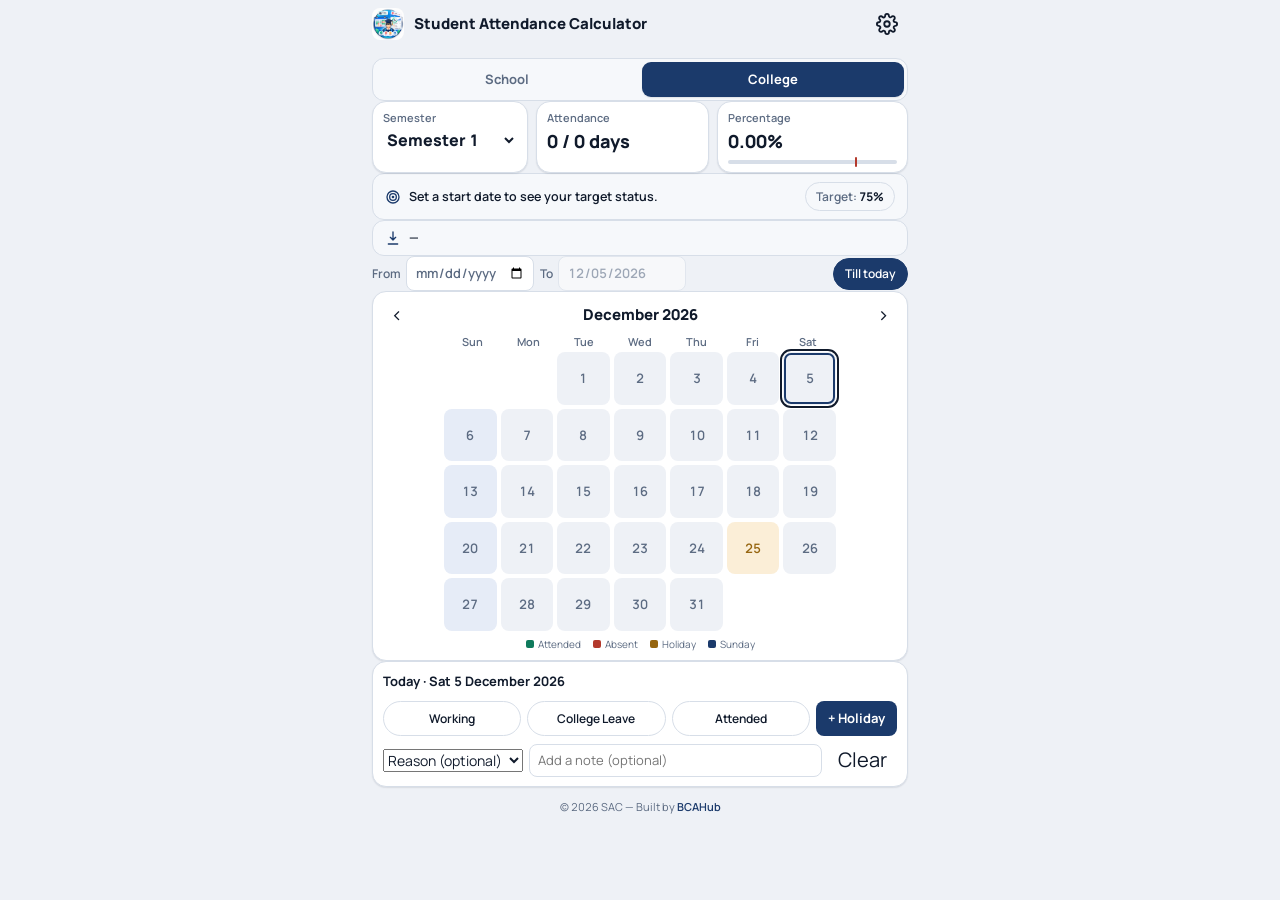
==== commit 25cb8876: "deploying sac version 3.0" ====
--- a/index.html
+++ b/index.html
@@ -3,24 +3,24 @@
 <head>
 <meta charset="UTF-8">
 <meta name="viewport" content="width=device-width, initial-scale=1, viewport-fit=cover">
-<title>SAC - Student Attendance Calculator | Attendance Tracker for Students</title>
-<meta name="description" content="Track attendance across 8 semesters with automatic percentage calculations, holiday management, penalty adjustments, working day tracking, and offline support.">
-<meta name="keywords" content="attendance tracker, attendance calculator, college attendance, student attendance tracker, semester attendance, attendance percentage calculator">
+<title>SAC - Student Attendance Calculator | School &amp; College Attendance Tracker</title>
+<meta name="description" content="Track attendance from LKG to college across classes and semesters, with target and penalty calculators, holiday import, leave reasons, and offline support.">
+<meta name="keywords" content="attendance tracker, attendance calculator, school attendance, college attendance, semester attendance, bunk calculator">
 <meta name="author" content="SETHU">
 <meta name="robots" content="index, follow">
 <link rel="canonical" href="https://sacsite.vercel.app/">
 <meta property="og:type" content="website">
 <meta property="og:title" content="SAC - Student Attendance Calculator">
-<meta property="og:description" content="Track attendance, holidays, working days, and attendance percentage across multiple semesters.">
+<meta property="og:description" content="Track attendance, holidays and target percentage from LKG through college.">
 <meta property="og:url" content="https://sacsite.vercel.app/">
 <meta property="og:image" content="https://sacsite.vercel.app/saclogo.png">
 <meta name="twitter:card" content="summary_large_image">
-<meta name="theme-color" content="#2563eb">
+<meta name="theme-color" content="#13294b">
 <meta name="mobile-web-app-capable" content="yes">
 <meta name="apple-mobile-web-app-capable" content="yes">
 <meta name="apple-mobile-web-app-title" content="SAC">
 <link rel="icon" type="image/png" href="saclogo.png">
-<link rel="manifest" href="/manifest.json">
+<link rel="manifest" href="manifest.json">
 <link rel="preconnect" href="https://fonts.googleapis.com">
 <link rel="preconnect" href="https://fonts.gstatic.com" crossorigin>
 <link href="https://fonts.googleapis.com/css2?family=Manrope:wght@400;600;800&display=swap" rel="stylesheet">
@@ -41,12 +41,30 @@
   </header>
 
   <main class="home">
+    <div class="edu-toggle" role="tablist" aria-label="Education level">
+      <button class="seg" data-edu="school" role="tab" aria-selected="false">School</button>
+      <button class="seg" data-edu="college" role="tab" aria-selected="false">College</button>
+    </div>
+
+    <p class="notice" id="parent-note" hidden>This class is meant to be tracked with a parent or guardian's help. Advanced settings are hidden to keep things simple.</p>
+
     <section class="stats" aria-label="Attendance summary">
-      <label class="card"><span class="lbl">Semester</span>
-        <select id="semester"></select></label>
-      <div class="card"><span class="lbl">Attendance</span><b id="attendance-display">0 / 0</b></div>
+      <label class="card"><span class="lbl" id="level-label">Semester</span>
+        <select id="level"></select></label>
+      <div class="card"><span class="lbl" id="attend-label">Attendance</span><b id="attendance-display">0 / 0</b></div>
       <div class="card"><span class="lbl">Percentage</span><b id="percentage-display">0.00%</b>
-        <i class="bar"><i id="bar-fill"></i></i></div>
+        <i class="bar"><i id="bar-fill"></i><i id="bar-target"></i></i></div>
+    </section>
+
+    <section class="target-banner" id="target-banner">
+      <svg width="16" height="16" viewBox="0 0 24 24" fill="none" stroke="currentColor" stroke-width="2" stroke-linecap="round" stroke-linejoin="round" aria-hidden="true"><circle cx="12" cy="12" r="9"/><circle cx="12" cy="12" r="5"/><circle cx="12" cy="12" r="1"/></svg>
+      <span id="target-msg">Set a start date to see your target status.</span>
+      <button id="target-edit" class="linklike">Target: <b id="target-value">75%</b></button>
+    </section>
+
+    <section class="drop-banner" id="drop-banner" hidden>
+      <svg width="16" height="16" viewBox="0 0 24 24" fill="none" stroke="currentColor" stroke-width="2" stroke-linecap="round" stroke-linejoin="round" aria-hidden="true"><path d="M12 3v12m0 0-4-4m4 4 4-4M5 21h14"/></svg>
+      <span id="drop-msg">—</span>
     </section>
 
     <section class="range" aria-label="Working days range">
@@ -63,16 +81,25 @@
       </div>
       <div class="wk"><span>Sun</span><span>Mon</span><span>Tue</span><span>Wed</span><span>Thu</span><span>Fri</span><span>Sat</span></div>
       <div class="grid" id="calendar-grid"></div>
-      <div class="legend"><span class="k at">Attended</span><span class="k ab">Absent</span><span class="k hol">Holiday</span><span class="k sun">Sunday</span></div>
+      <div class="legend"><span class="k at" id="legend-at">Attended</span><span class="k ab">Absent</span><span class="k hol">Holiday</span><span class="k sun">Sunday</span></div>
     </section>
 
     <section class="day">
       <div class="day-info"><b id="today-date"></b><span id="holiday-name-display"></span></div>
       <div class="toggles">
         <label class="chip"><input type="checkbox" id="working-day"><span>Working</span></label>
-        <label class="chip"><input type="checkbox" id="college-leave"><span>Leave</span></label>
-        <label class="chip"><input type="checkbox" id="went-to-college"><span>Attended</span></label>
+        <label class="chip"><input type="checkbox" id="college-leave"><span id="leave-label">College Leave</span></label>
+        <label class="chip"><input type="checkbox" id="went-to-college"><span id="attend-chip-label">Attended</span></label>
         <button id="add-holiday-btn" class="solid">+ Holiday</button>
+      </div>
+      <div class="leave-reason" id="leave-reason-wrap" hidden>
+        <select id="leave-reason-type">
+          <option value="">Reason (optional)</option>
+          <option>Sick leave</option><option>Personal work</option><option>Family function</option>
+          <option>Medical appointment</option><option>Travel</option><option value="Other">Other</option>
+        </select>
+        <input type="text" id="leave-reason-note" placeholder="Add a note (optional)" maxlength="80">
+        <button id="leave-reason-clear" class="ghost" type="button">Clear</button>
       </div>
     </section>
   </main>
@@ -83,22 +110,52 @@
   <div class="sheet">
     <div class="sheet-head"><button id="back-btn" class="ghost">&#8249; Back</button><h2>Settings</h2></div>
     <div class="sheet-body">
-      <div class="block"><h3>This semester</h3>
+      <div class="block"><h3 id="summary-title">This semester</h3>
         <dl class="kv">
-          <dt>Working days</dt><dd id="total-working-days">0</dd>
+          <dt id="wd-label">Working days</dt><dd id="total-working-days">0</dd>
           <dt>Holidays (excl. Sundays)</dt><dd id="total-holidays">0</dd>
-          <dt>Days attended</dt><dd id="total-attended">0</dd>
+          <dt id="attended-label">Days attended</dt><dd id="total-attended">0</dd>
           <dt>Percentage</dt><dd id="modal-percentage">0.00%</dd>
-        </dl></div>
+        </dl>
+        <label class="row" id="academic-year-row">Academic year <input type="text" id="academic-year" placeholder="e.g. 2025-26" maxlength="20"></label>
+      </div>
+
+      <div class="block" id="target-block"><h3>Target &amp; penalty</h3>
+        <label class="row">Minimum attendance required
+          <span><input type="number" id="target-percent" min="1" max="100" step="1"> %</span></label>
+        <label class="row">Extra penalty per absence <span class="hint-inline">(optional, on top of the natural drop)</span>
+          <span><input type="number" id="extra-penalty" min="0" max="100" step="0.1"> pts</span></label>
+        <p class="hint" id="target-detail">Set a start date on the home screen to see your status.</p>
+        <p class="hint" id="drop-detail"></p></div>
+
+      <div class="block" id="projection-block" hidden><h3>Projection</h3>
+        <p class="hint" id="projection-detail"></p></div>
+
       <div class="block"><h3>Preferences</h3>
         <label class="row">Theme
-          <select id="dark-mode-select"><option value="system">System</option><option value="light">Light</option><option value="dark">Dark</option></select></label>
-        <label class="row">Percentage drop per absent day
-          <span><input type="number" id="absent-penalty" min="0" max="100" step="0.1"> %</span></label></div>
-      <div class="block"><div class="row"><h3>Holidays</h3><button id="settings-add-holiday" class="solid">+ Add</button></div>
+          <select id="dark-mode-select"><option value="system">System</option><option value="light">Light</option><option value="dark">Dark</option></select></label></div>
+
+      <div class="block"><h3>Daily reminder</h3>
+        <label class="row">Remind me to mark attendance
+          <input type="checkbox" id="reminder-enabled"></label>
+        <label class="row">At
+          <input type="time" id="reminder-time"></label>
+        <p class="hint" id="reminder-status">Reminders are off.</p>
+        <p class="hint">Reminders skip holidays and non-working days automatically. On most browsers this only fires while SAC is open in a tab — it can't reliably wake a closed app in the background.</p></div>
+
+      <div class="block"><h3>Backup</h3>
+        <div class="row"><span class="hint">Save all data as a file, or restore it on another device.</span></div>
+        <div class="two"><button id="export-btn" class="solid">Export backup</button>
+          <label class="ghost file-btn">Import backup<input type="file" id="import-input" accept="application/json" hidden></label></div></div>
+
+      <div class="block"><div class="row"><h3>Holidays</h3>
+          <button id="import-holidays-btn" class="solid">Import holidays</button></div>
+        <div class="row"><button id="settings-add-holiday" class="ghost">+ Add manually</button>
+          <button id="gcal-btn" class="ghost" disabled title="Requires a secure server-side connection – coming soon">Connect Google Calendar</button></div>
         <ul id="holiday-list"></ul></div>
+
       <details class="block about"><summary>About this app</summary>
-        <p>SAC tracks college attendance across 8 semesters. Pick a semester, set the start date, and tick "Till today" so the end date moves forward every day automatically. Tap a date to mark it Working, Leave or Attended. Holidays can be single days, yearly repeats or date ranges. Everything is saved in your browser and works offline.</p></details>
+        <p>SAC tracks attendance from LKG through college. Choose School or College, pick your class or semester, then set the start date and tick "Till today" so the end date moves forward every day automatically. The Target section tells you how many days you can safely miss or need to attend. Leave reasons and all your records stay on this device only — they are never uploaded anywhere. Everything works offline; importing holidays is the only feature that needs the internet.</p></details>
     </div>
   </div>
 </section>
@@ -113,6 +170,20 @@
     <div class="acts"><button type="button" id="hol-cancel" class="ghost">Cancel</button><button type="submit" class="solid">Save</button></div>
   </form>
 </dialog>
+
+<dialog id="import-dlg">
+  <form method="dialog" id="import-form">
+    <h3>Import holidays</h3>
+    <p class="hint">Fetches national public holidays for India from a public holiday API. Regional and state-specific festival dates aren't covered — add those manually below if you need them.</p>
+    <div class="two"><label>Year <select id="import-year"></select></label>
+      <button type="button" id="import-fetch" class="solid">Fetch</button></div>
+    <div id="import-status" class="hint"></div>
+    <ul id="import-list" class="import-list"></ul>
+    <div class="acts"><button type="button" id="import-cancel" class="ghost">Cancel</button>
+      <button type="submit" id="import-apply" class="solid" disabled>Import selected</button></div>
+  </form>
+</dialog>
+
 <div id="toast" role="status" aria-live="polite"></div>
 <script src="script.js"></script>
 </body>
--- a/styles.css
+++ b/styles.css
@@ -1,102 +1,167 @@
-:root{--bg:#f3f5f9;--sf:#fff;--tx:#0f1b2d;--mu:#5b6b80;--bd:#dde3ea;--pr:#2563eb;--ok:#d9f3e2;--okx:#15803d;--no:#fde2e2;--nox:#b91c1c;--ho:#ffedcc;--hox:#92590a;--su:#e3ebf8;color-scheme:light}
-[data-theme=dark]{--bg:#0c1320;--sf:#141f33;--tx:#e8eef7;--mu:#93a3b8;--bd:#263449;--pr:#6ea0ff;--ok:#12351f;--okx:#5fd68a;--no:#3d1a1e;--nox:#ff8a8a;--ho:#3b2c10;--hox:#f0b860;--su:#1b2a44;color-scheme:dark}
+/* ---- Tokens ------------------------------------------------------ */
+:root{
+  --bg:#eef1f6; --sf:#ffffff; --sf2:#f6f8fb; --tx:#101a2b; --mu:#5c6b82; --bd:#d7dee8;
+  --pr:#1b3a6b; --pr-tx:#ffffff;
+  --ok:#e3f4ec; --okx:#0f7a5c;
+  --no:#fbe7e6; --nox:#b3392c;
+  --ho:#fbeed7; --hox:#96650f;
+  --su:#e6ecf7;
+  --shadow:0 1px 2px rgba(16,26,43,.06),0 1px 1px rgba(16,26,43,.04);
+  color-scheme:light;
+}
+[data-theme=dark]{
+  --bg:#0b1120; --sf:#131b2c; --sf2:#0f1729; --tx:#e7ecf5; --mu:#8695ab; --bd:#243252;
+  --pr:#5b8def; --pr-tx:#0b1120;
+  --ok:#123227; --okx:#4fd6a4;
+  --no:#3a1a18; --nox:#f28b7f;
+  --ho:#332507; --hox:#e8b04c;
+  --su:#182238;
+  --shadow:0 1px 2px rgba(0,0,0,.35),0 1px 1px rgba(0,0,0,.25);
+  color-scheme:dark;
+}
 *{box-sizing:border-box;margin:0;padding:0;-webkit-tap-highlight-color:transparent}
-html,body{height:100%}
-body{font:14px/1.4 Manrope,system-ui,-apple-system,sans-serif;background:var(--bg);color:var(--tx);font-variant-numeric:tabular-nums}
+html{scroll-padding-top:env(safe-area-inset-top,0)}
+body{font:14px/1.45 Manrope,system-ui,-apple-system,sans-serif;background:var(--bg);color:var(--tx);font-variant-numeric:tabular-nums}
 button,input,select{font:inherit;color:inherit}
 button{cursor:pointer;border:0;background:none}
+button:disabled{opacity:.5;cursor:not-allowed}
 :focus-visible{outline:2px solid var(--pr);outline-offset:2px}
-.app{height:100dvh;max-width:560px;margin:0 auto;padding:10px 12px calc(6px + env(safe-area-inset-bottom));display:flex;flex-direction:column;gap:8px}
-header{display:flex;align-items:center;gap:10px}
-.logo{width:34px;height:34px;border-radius:8px}
-h1{flex:1;font-size:16px;font-weight:800;white-space:nowrap;overflow:hidden;text-overflow:ellipsis}
-.ghost{padding:4px 10px;border-radius:8px;font-size:22px;line-height:1;color:var(--tx);display:inline-flex;align-items:center}
-.ghost:hover{background:var(--bd)}
-.solid{background:var(--pr);color:#fff;padding:8px 12px;border-radius:8px;font-weight:600}
-[data-theme=dark] .solid{color:#0c1320}
-.solid:hover{opacity:.88}
-.home{flex:1;min-height:0;display:flex;flex-direction:column;gap:8px}
-.card,.cal,.day,.block{background:var(--sf);border:1px solid var(--bd);border-radius:12px}
-.stats{display:grid;grid-template-columns:.8fr 1fr 1.1fr;gap:8px}
-.card{padding:7px 10px;display:flex;flex-direction:column;gap:1px;min-width:0}
+
+/* ---- Shell --------------------------------------------------------- */
+.app{min-height:100dvh;max-width:560px;margin:0 auto;padding:0 12px calc(10px + env(safe-area-inset-bottom));display:flex;flex-direction:column;gap:10px}
+header{position:sticky;top:0;z-index:3;display:flex;align-items:center;gap:10px;padding:calc(8px + env(safe-area-inset-top)) 0 8px;background:var(--bg)}
+.logo{width:32px;height:32px;border-radius:8px}
+h1{flex:1;font-size:15px;font-weight:800;white-space:nowrap;overflow:hidden;text-overflow:ellipsis}
+.ghost{padding:5px 10px;border-radius:8px;font-size:20px;line-height:1;color:var(--tx);display:inline-flex;align-items:center;gap:4px}
+.ghost:hover{background:var(--sf2)}
+.solid{background:var(--pr);color:var(--pr-tx);padding:8px 12px;border-radius:8px;font-weight:700;font-size:13px}
+.solid:hover{opacity:.9}
+.linklike{background:var(--sf2);border:1px solid var(--bd);border-radius:999px;padding:5px 10px;font-size:12px;font-weight:600;color:var(--mu);white-space:nowrap}
+.linklike b{color:var(--tx)}
+.linklike:hover{border-color:var(--pr)}
+
+/* ---- Education toggle ------------------------------------------- */
+.edu-toggle{display:flex;gap:4px;background:var(--sf2);border:1px solid var(--bd);border-radius:12px;padding:3px}
+.seg{flex:1;padding:8px 0;border-radius:9px;font-weight:700;font-size:13px;color:var(--mu);text-align:center}
+.seg[aria-selected=true]{background:var(--pr);color:var(--pr-tx);box-shadow:var(--shadow)}
+.notice{font-size:12px;color:var(--hox);background:var(--ho);border-radius:10px;padding:8px 10px;line-height:1.5}
+
+/* ---- Cards / stats --------------------------------------------------- */
+.card,.cal,.day,.block{background:var(--sf);border:1px solid var(--bd);border-radius:14px;box-shadow:var(--shadow)}
+.stats{display:grid;grid-template-columns:.9fr 1fr 1.1fr;gap:8px}
+.card{padding:8px 10px;display:flex;flex-direction:column;gap:2px;min-width:0}
 .lbl{font-size:11px;color:var(--mu);font-weight:600}
 .card b{font-size:18px;font-weight:800;white-space:nowrap}
-.card select{font-weight:800;font-size:18px;background:none;border:0;padding:0;width:100%}
-.card select option{font-size:14px}
-.bar{display:block;height:3px;background:var(--bd);border-radius:2px;overflow:hidden;margin-top:2px}
-.bar i{display:block;height:100%;width:0;background:var(--pr);transition:width .3s}
+.card select{font-weight:800;font-size:16px;background:none;border:0;padding:0;width:100%}
+.card select option{font-size:14px;color:var(--tx);background:var(--sf)}
+.bar{position:relative;display:block;height:4px;background:var(--bd);border-radius:2px;overflow:visible;margin-top:4px}
+.bar i{position:absolute;left:0;top:0;display:block;height:100%;border-radius:2px}
+#bar-fill{background:var(--pr);width:0;transition:width .3s}
+#bar-target{width:2px;height:10px;top:-3px;background:var(--nox);border-radius:1px}
+
+/* ---- Info banners -------------------------------------------------- */
+.target-banner,.drop-banner{display:flex;align-items:center;gap:8px;padding:8px 12px;border-radius:12px;background:var(--sf2);border:1px solid var(--bd);font-size:12.5px}
+.target-banner svg,.drop-banner svg{flex-shrink:0;color:var(--pr)}
+.target-banner span,.drop-banner span{flex:1;font-weight:600}
+.target-banner.warn{background:var(--no);border-color:transparent}
+.target-banner.warn span{color:var(--nox)}
+.target-banner.good{background:var(--ok);border-color:transparent}
+.target-banner.good span{color:var(--okx)}
+
+/* ---- Range row ------------------------------------------------------ */
 .range{display:flex;gap:6px;align-items:center;flex-wrap:wrap}
 .range label{display:flex;align-items:center;gap:5px;font-size:12px;color:var(--mu);font-weight:600}
-input[type=date],input[type=text],input[type=number],#dark-mode-select{padding:5px 7px;border:1px solid var(--bd);border-radius:8px;background:var(--sf);font-size:13px}
+input[type=date],input[type=text],input[type=number],input[type=time],select#dark-mode-select,select#import-year{padding:6px 8px;border:1px solid var(--bd);border-radius:8px;background:var(--sf);font-size:13px}
 .range input[type=date]{width:128px}
 .range input:disabled{opacity:.55}
 .chip{position:relative;display:inline-flex}
 .chip input{position:absolute;opacity:0;inset:0;cursor:pointer}
 .chip span{padding:6px 11px;border:1px solid var(--bd);border-radius:999px;font-size:12px;font-weight:600;background:var(--sf);color:var(--tx);white-space:nowrap}
-.chip input:checked+span{background:var(--pr);border-color:var(--pr);color:#fff}
-[data-theme=dark] .chip input:checked+span{color:#0c1320}
+.chip input:checked+span{background:var(--pr);border-color:var(--pr);color:var(--pr-tx)}
 .chip input:focus-visible+span{outline:2px solid var(--pr);outline-offset:2px}
 .range .chip{margin-left:auto}
-.cal{flex:1;min-height:0;padding:6px 8px;display:flex;flex-direction:column;gap:4px}
-.cal-head{display:flex;align-items:center;justify-content:space-between}
+
+/* ---- Calendar: fixed-size square cells, never stretches ----------- */
+.cal{padding:8px}
+.cal-head{display:flex;align-items:center;justify-content:space-between;margin-bottom:4px}
 .cal-head h2{font-size:15px;font-weight:800}
-.wk,.grid{display:grid;grid-template-columns:repeat(7,1fr);gap:3px}
-.wk span{text-align:center;font-size:11px;color:var(--mu);font-weight:600}
-.grid{flex:1;min-height:0;grid-auto-rows:minmax(0,1fr)}
-.d{position:relative;min-height:0;border-radius:8px;background:var(--bg);color:var(--mu);font-weight:600;border:1px solid transparent}
-.d.wd{background:var(--sf);border-color:var(--bd);color:var(--tx)}
+.wk{display:grid;grid-template-columns:repeat(7,1fr);max-width:392px;margin:0 auto}
+.wk span{text-align:center;font-size:11px;color:var(--mu);font-weight:600;padding-bottom:2px}
+.grid{display:grid;grid-template-columns:repeat(7,minmax(0,1fr));gap:4px;max-width:392px;margin:0 auto}
+.d{position:relative;aspect-ratio:1/1;width:100%;border-radius:8px;background:var(--bg);color:var(--mu);font-weight:600;font-size:13px;border:1px solid transparent;display:flex;align-items:center;justify-content:center}
+.d.wd{background:var(--sf2);border-color:var(--bd);color:var(--tx)}
 .d.sun{background:var(--su)}
 .d.hol{background:var(--ho);color:var(--hox)}
 .d.at{background:var(--ok);color:var(--okx);border-color:transparent;font-weight:800}
 .d.ab{background:var(--no);color:var(--nox);border-color:transparent}
-.d.at::after,.d.ab::after{position:absolute;bottom:1px;left:0;right:0;font-size:9px;line-height:1}
+.d.at::after,.d.ab::after{position:absolute;bottom:2px;font-size:8px;line-height:1}
 .d.at::after{content:"✓"}.d.ab::after{content:"✕"}
 .d.today{box-shadow:inset 0 0 0 2px var(--pr)}
 .d.sel{outline:2px solid var(--tx);outline-offset:1px}
 .d.empty{background:none;border:0;pointer-events:none}
-.legend{display:flex;justify-content:center;gap:12px;font-size:10px;color:var(--mu)}
+.legend{display:flex;justify-content:center;gap:12px;font-size:10px;color:var(--mu);margin-top:6px}
 .k::before{content:"";display:inline-block;width:8px;height:8px;border-radius:2px;margin-right:4px;background:var(--bd)}
 .k.at::before{background:var(--okx)}.k.ab::before{background:var(--nox)}.k.hol::before{background:var(--hox)}.k.sun::before{background:var(--pr)}
-.day{padding:8px 10px;display:flex;flex-direction:column;gap:8px}
-.day-info{display:flex;align-items:center;gap:8px;flex-wrap:wrap;min-height:22px}
+
+/* ---- Day panel --------------------------------------------------- */
+.day{padding:9px 10px;display:flex;flex-direction:column;gap:8px}
+.day-info{display:flex;align-items:center;gap:8px;flex-wrap:wrap;min-height:22px;font-size:13px}
 #holiday-name-display{padding:1px 9px;border-radius:999px;background:var(--ho);color:var(--hox);font-size:12px;font-weight:600}
 #holiday-name-display:empty{display:none}
 .toggles{display:grid;grid-template-columns:repeat(3,1fr) auto;gap:6px}
 .toggles .chip span{width:100%;text-align:center;padding:8px 4px}
-footer{text-align:center;font-size:11px;color:var(--mu)}
+.leave-reason{display:flex;gap:6px;flex-wrap:wrap;align-items:center}
+.leave-reason select{flex:1;min-width:120px}
+.leave-reason input[type=text]{flex:2;min-width:140px}
+footer{text-align:center;font-size:11px;color:var(--mu);padding:2px 0 4px}
 .splink{color:var(--pr);text-decoration:none;font-weight:600}
 .splink:hover{text-decoration:underline}
-/* Settings sheet */
+
+/* ---- Settings sheet ------------------------------------------------ */
 #settings-page{position:fixed;inset:0;background:var(--bg);z-index:5;overflow:hidden}
 #settings-page[hidden]{display:none}
 .sheet{height:100%;max-width:560px;margin:0 auto;display:flex;flex-direction:column}
-.sheet-head{display:flex;align-items:center;gap:8px;padding:10px 12px}
-.sheet-head .ghost{font-size:16px;font-weight:600}
+.sheet-head{position:sticky;top:0;display:flex;align-items:center;gap:8px;padding:calc(8px + env(safe-area-inset-top)) 12px 8px;background:var(--bg);z-index:1}
+.sheet-head .ghost{font-size:15px;font-weight:600}
 .sheet-head h2{font-size:16px}
-.sheet-body{flex:1;overflow-y:auto;padding:0 12px 16px;display:flex;flex-direction:column;gap:10px}
-.block{padding:10px 12px}
+.sheet-body{flex:1;overflow-y:auto;padding:0 12px 24px;display:flex;flex-direction:column;gap:10px}
+.block{padding:11px 12px}
 .block h3{font-size:13px;margin-bottom:6px}
-.row{display:flex;align-items:center;justify-content:space-between;gap:8px;padding:5px 0;font-size:13px}
+.row{display:flex;align-items:center;justify-content:space-between;gap:8px;padding:5px 0;font-size:13px;flex-wrap:wrap}
 .row h3{margin:0}
-.row input[type=number]{width:70px}
+.row input[type=number]{width:64px}
+.row input[type=text]{width:100%;max-width:160px}
+.hint-inline{font-size:11px;color:var(--mu);font-weight:400;flex-basis:100%}
 .kv{display:grid;grid-template-columns:1fr auto;gap:4px 12px;font-size:13px}
 .kv dt{color:var(--mu)}.kv dd{font-weight:800}
-#holiday-list{list-style:none;max-height:220px;overflow-y:auto;margin-top:4px}
+.hint{font-size:12px;color:var(--mu);line-height:1.5}
+#drop-detail{font-weight:600;color:var(--tx)}
+.two{display:flex;gap:8px;align-items:center}
+.two .solid,.two .file-btn{flex:1;text-align:center;justify-content:center}
+.file-btn{background:var(--sf2);border:1px solid var(--bd);border-radius:8px;font-weight:700;font-size:13px;cursor:pointer}
+.file-btn:hover{border-color:var(--pr)}
+#holiday-list{list-style:none;max-height:220px;overflow-y:auto;margin-top:8px}
 #holiday-list li{display:flex;align-items:center;gap:8px;padding:6px 0;border-top:1px solid var(--bd);font-size:12px}
 #holiday-list .nm{flex:1;min-width:0}
 #holiday-list small{display:block;color:var(--mu)}
 #holiday-list button{color:var(--nox);font-size:16px;padding:2px 8px}
 .about summary{cursor:pointer;font-weight:800;font-size:13px}
 .about p{margin-top:8px;font-size:12px;color:var(--mu);line-height:1.6}
-/* Dialog + toast */
+
+/* ---- Dialog + toast ------------------------------------------------ */
 dialog{margin:auto;border:1px solid var(--bd);border-radius:14px;padding:16px;width:min(92vw,380px);background:var(--sf);color:var(--tx)}
-dialog::backdrop{background:rgba(0,0,0,.45)}
+dialog::backdrop{background:rgba(6,10,20,.5)}
 dialog form{display:flex;flex-direction:column;gap:10px}
 dialog h3{font-size:15px}
 dialog input[type=text]{width:100%}
-.two{display:flex;gap:8px}.two label{flex:1;font-size:12px;color:var(--mu);font-weight:600;display:flex;flex-direction:column;gap:3px}
+.two label{flex:1;font-size:12px;color:var(--mu);font-weight:600;display:flex;flex-direction:column;gap:3px}
 .acts{display:flex;justify-content:flex-end;gap:8px}.acts .ghost{font-size:14px}
+.import-list{list-style:none;max-height:220px;overflow-y:auto}
+.import-list li{display:flex;align-items:center;gap:8px;padding:6px 0;border-top:1px solid var(--bd);font-size:12.5px}
+.import-list li label{display:flex;align-items:center;gap:8px;flex:1}
+.import-list small{color:var(--mu);margin-left:auto}
 #toast{position:fixed;left:50%;bottom:24px;transform:translate(-50%,20px);background:var(--tx);color:var(--bg);padding:8px 14px;border-radius:10px;font-size:13px;opacity:0;pointer-events:none;transition:.25s;z-index:20;max-width:90vw;text-align:center}
 #toast.show{opacity:1;transform:translate(-50%,0)}
-@media (max-width:380px){.range input[type=date]{width:112px}.card b,.card select{font-size:16px}}
+
+@media (max-width:380px){.range input[type=date]{width:110px}.card b{font-size:16px}}
 @media (prefers-reduced-motion:reduce){*{transition:none!important}}
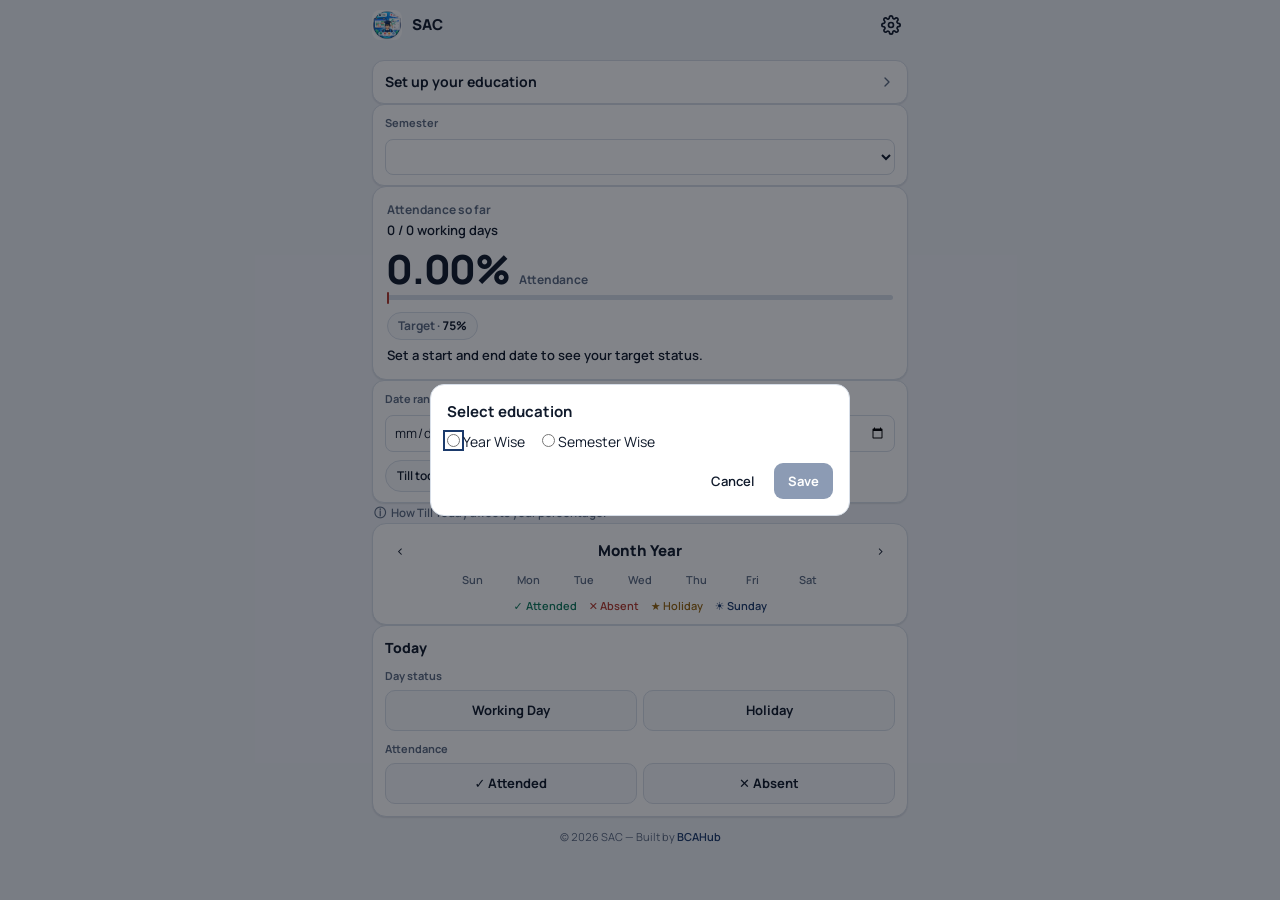
==== commit 186d3a4f: "Major Update All files" ====
--- a/index.html
+++ b/index.html
@@ -4,14 +4,14 @@
 <meta charset="UTF-8">
 <meta name="viewport" content="width=device-width, initial-scale=1, viewport-fit=cover">
 <title>SAC - Student Attendance Calculator | School &amp; College Attendance Tracker</title>
-<meta name="description" content="Track attendance from LKG to college across classes and semesters, with target and penalty calculators, holiday import, leave reasons, and offline support.">
-<meta name="keywords" content="attendance tracker, attendance calculator, school attendance, college attendance, semester attendance, bunk calculator">
+<meta name="description" content="Track attendance from LKG to postgraduate education, with an accurate Till Today calculation, a target calculator, and offline-first manual holiday management.">
+<meta name="keywords" content="attendance tracker, attendance calculator, school attendance, college attendance, semester attendance">
 <meta name="author" content="SETHU">
 <meta name="robots" content="index, follow">
 <link rel="canonical" href="https://sacsite.vercel.app/">
 <meta property="og:type" content="website">
 <meta property="og:title" content="SAC - Student Attendance Calculator">
-<meta property="og:description" content="Track attendance, holidays and target percentage from LKG through college.">
+<meta property="og:description" content="Track attendance, holidays and target percentage from LKG through postgraduate education.">
 <meta property="og:url" content="https://sacsite.vercel.app/">
 <meta property="og:image" content="https://sacsite.vercel.app/saclogo.png">
 <meta name="twitter:card" content="summary_large_image">
@@ -34,135 +34,245 @@
 <div class="app">
   <header>
     <img src="saclogo.png" alt="SAC logo" class="logo">
-    <h1>Student Attendance Calculator</h1>
-    <button id="settings-btn" class="ghost" aria-label="Settings">
-      <svg width="22" height="22" viewBox="0 0 24 24" fill="none" stroke="currentColor" stroke-width="2" stroke-linecap="round"><circle cx="12" cy="12" r="3"/><path d="M19.4 15a1.7 1.7 0 0 0 .3 1.8l.1.1a2 2 0 1 1-2.8 2.8l-.1-.1a1.7 1.7 0 0 0-1.8-.3 1.7 1.7 0 0 0-1 1.5V21a2 2 0 1 1-4 0v-.1a1.7 1.7 0 0 0-1.1-1.5 1.7 1.7 0 0 0-1.8.3l-.1.1a2 2 0 1 1-2.8-2.8l.1-.1a1.7 1.7 0 0 0 .3-1.8 1.7 1.7 0 0 0-1.5-1H3a2 2 0 1 1 0-4h.1a1.7 1.7 0 0 0 1.5-1.1 1.7 1.7 0 0 0-.3-1.8l-.1-.1a2 2 0 1 1 2.8-2.8l.1.1a1.7 1.7 0 0 0 1.8.3H9a1.7 1.7 0 0 0 1-1.5V3a2 2 0 1 1 4 0v.1a1.7 1.7 0 0 0 1 1.5 1.7 1.7 0 0 0 1.8-.3l.1-.1a2 2 0 1 1 2.8 2.8l-.1.1a1.7 1.7 0 0 0-.3 1.8V9a1.7 1.7 0 0 0 1.5 1H21a2 2 0 1 1 0 4h-.1a1.7 1.7 0 0 0-1.5 1z"/></svg>
+    <h1>SAC</h1>
+    <button id="settings-btn" class="icon-btn" aria-label="Open settings">
+      <svg width="20" height="20" viewBox="0 0 24 24" fill="none" stroke="currentColor" stroke-width="2" stroke-linecap="round" aria-hidden="true" focusable="false"><circle cx="12" cy="12" r="3"/><path d="M19.4 15a1.7 1.7 0 0 0 .3 1.8l.1.1a2 2 0 1 1-2.8 2.8l-.1-.1a1.7 1.7 0 0 0-1.8-.3 1.7 1.7 0 0 0-1 1.5V21a2 2 0 1 1-4 0v-.1a1.7 1.7 0 0 0-1.1-1.5 1.7 1.7 0 0 0-1.8.3l-.1.1a2 2 0 1 1-2.8-2.8l.1-.1a1.7 1.7 0 0 0 .3-1.8 1.7 1.7 0 0 0-1.5-1H3a2 2 0 1 1 0-4h.1a1.7 1.7 0 0 0 1.5-1.1 1.7 1.7 0 0 0-.3-1.8l-.1-.1a2 2 0 1 1 2.8-2.8l.1.1a1.7 1.7 0 0 0 1.8.3H9a1.7 1.7 0 0 0 1-1.5V3a2 2 0 1 1 4 0v.1a1.7 1.7 0 0 0 1 1.5 1.7 1.7 0 0 0 1.8-.3l.1-.1a2 2 0 1 1 2.8 2.8l-.1.1a1.7 1.7 0 0 0-.3 1.8V9a1.7 1.7 0 0 0 1.5 1H21a2 2 0 1 1 0 4h-.1a1.7 1.7 0 0 0-1.5 1z"/></svg>
     </button>
   </header>
 
   <main class="home">
-    <div class="edu-toggle" role="tablist" aria-label="Education level">
-      <button class="seg" data-edu="school" role="tab" aria-selected="false">School</button>
-      <button class="seg" data-edu="college" role="tab" aria-selected="false">College</button>
-    </div>
-
-    <p class="notice" id="parent-note" hidden>This class is meant to be tracked with a parent or guardian's help. Advanced settings are hidden to keep things simple.</p>
-
-    <section class="stats" aria-label="Attendance summary">
-      <label class="card"><span class="lbl" id="level-label">Semester</span>
-        <select id="level"></select></label>
-      <div class="card"><span class="lbl" id="attend-label">Attendance</span><b id="attendance-display">0 / 0</b></div>
-      <div class="card"><span class="lbl">Percentage</span><b id="percentage-display">0.00%</b>
-        <i class="bar"><i id="bar-fill"></i><i id="bar-target"></i></i></div>
-    </section>
-
-    <section class="target-banner" id="target-banner">
-      <svg width="16" height="16" viewBox="0 0 24 24" fill="none" stroke="currentColor" stroke-width="2" stroke-linecap="round" stroke-linejoin="round" aria-hidden="true"><circle cx="12" cy="12" r="9"/><circle cx="12" cy="12" r="5"/><circle cx="12" cy="12" r="1"/></svg>
-      <span id="target-msg">Set a start date to see your target status.</span>
-      <button id="target-edit" class="linklike">Target: <b id="target-value">75%</b></button>
-    </section>
-
-    <section class="drop-banner" id="drop-banner" hidden>
-      <svg width="16" height="16" viewBox="0 0 24 24" fill="none" stroke="currentColor" stroke-width="2" stroke-linecap="round" stroke-linejoin="round" aria-hidden="true"><path d="M12 3v12m0 0-4-4m4 4 4-4M5 21h14"/></svg>
-      <span id="drop-msg">—</span>
-    </section>
-
-    <section class="range" aria-label="Working days range">
-      <label>From <input type="date" id="start-date"></label>
-      <label>To <input type="date" id="end-date"></label>
-      <label class="chip"><input type="checkbox" id="auto-end"><span>Till today</span></label>
-    </section>
+    <button id="config-btn" class="config-btn" aria-haspopup="dialog">
+      <span id="config-summary" class="config-summary-text">Set up your education</span>
+      <svg class="chev" width="16" height="16" viewBox="0 0 24 24" fill="none" stroke="currentColor" stroke-width="2" stroke-linecap="round" stroke-linejoin="round" aria-hidden="true" focusable="false"><path d="M9 18l6-6-6-6"/></svg>
+    </button>
+    <section class="range-block" id="sem-select-wrap" aria-label="Semester" hidden>
+      <div class="range-label">Semester</div>
+      <select id="semester-select"></select>
+    </section>
+    <p class="notice" id="parent-note" hidden>Parent-guided attendance — meant to be tracked with a parent or guardian's help.</p>
+
+    <section class="attend-block" aria-live="polite">
+      <div class="attend-label" id="attend-label">Attendance so far</div>
+      <div class="attend-sub" id="attendance-display">0 / 0 working days</div>
+      <div class="percent-row">
+        <div class="percent-wrap">
+          <div class="percent-num" id="percentage-display">0.00%</div>
+          <div class="percent-cap" id="percent-cap">Attendance</div>
+        </div>
+        <i class="bar"><i id="bar-fill"></i><i id="bar-target"></i></i>
+      </div>
+      <div class="target-row" id="target-row">
+        <button id="target-edit" class="target-tag">Target · <b id="target-value">75%</b></button>
+        <p class="target-msg" id="target-msg">Set a start and end date to see your target status.</p>
+      </div>
+    </section>
+
+    <section class="range-block" aria-label="Date range">
+      <div class="range-label">Date range</div>
+      <div class="range-row">
+        <input type="date" id="start-date" aria-label="Start date">
+        <span class="arrow" aria-hidden="true">→</span>
+        <input type="date" id="end-date" aria-label="End date">
+      </div>
+      <label class="chip"><input type="checkbox" id="till-today"><span>Till today</span></label>
+    </section>
+    <button class="info-toggle" id="till-info-btn" aria-expanded="false" aria-controls="till-info-detail">
+      <span aria-hidden="true">ⓘ</span> How Till Today affects your percentage.
+    </button>
+    <p class="info-detail" id="till-info-detail" hidden>Till Today changes only how your percentage is calculated — it caps the count at today so future working days aren't included. Your calendar always shows the full date range you set here, either way. With Till Today off, the percentage uses every scheduled working day in the range, including ones that haven't happened yet.</p>
 
     <section class="cal">
       <div class="cal-head">
-        <button id="prev-month" class="ghost" aria-label="Previous month">&#8249;</button>
+        <button id="prev-month" class="icon-btn" aria-label="Previous month">&#8249;</button>
         <h2 id="month-year">Month Year</h2>
-        <button id="next-month" class="ghost" aria-label="Next month">&#8250;</button>
+        <button id="next-month" class="icon-btn" aria-label="Next month">&#8250;</button>
       </div>
       <div class="wk"><span>Sun</span><span>Mon</span><span>Tue</span><span>Wed</span><span>Thu</span><span>Fri</span><span>Sat</span></div>
-      <div class="grid" id="calendar-grid"></div>
-      <div class="legend"><span class="k at" id="legend-at">Attended</span><span class="k ab">Absent</span><span class="k hol">Holiday</span><span class="k sun">Sunday</span></div>
+      <div class="grid" id="calendar-grid" role="grid"></div>
+      <ul class="legend">
+        <li class="k at">✓ <span id="legend-at">Attended</span></li>
+        <li class="k ab">✕ Absent</li>
+        <li class="k hol">★ Holiday</li>
+        <li class="k sun">☀ Sunday</li>
+      </ul>
     </section>
 
     <section class="day">
-      <div class="day-info"><b id="today-date"></b><span id="holiday-name-display"></span></div>
-      <div class="toggles">
-        <label class="chip"><input type="checkbox" id="working-day"><span>Working</span></label>
-        <label class="chip"><input type="checkbox" id="college-leave"><span id="leave-label">College Leave</span></label>
-        <label class="chip"><input type="checkbox" id="went-to-college"><span id="attend-chip-label">Attended</span></label>
-        <button id="add-holiday-btn" class="solid">+ Holiday</button>
-      </div>
-      <div class="leave-reason" id="leave-reason-wrap" hidden>
-        <select id="leave-reason-type">
-          <option value="">Reason (optional)</option>
-          <option>Sick leave</option><option>Personal work</option><option>Family function</option>
-          <option>Medical appointment</option><option>Travel</option><option value="Other">Other</option>
-        </select>
-        <input type="text" id="leave-reason-note" placeholder="Add a note (optional)" maxlength="80">
-        <button id="leave-reason-clear" class="ghost" type="button">Clear</button>
-      </div>
+      <div class="day-head">
+        <b id="today-date">Today</b>
+        <span class="sun-tag" id="sun-tag" hidden>Sunday</span>
+      </div>
+      <div id="holiday-name-display" class="pill hol-pill" hidden></div>
+      <div id="absent-reason-display" class="pill ab-pill" hidden></div>
+
+      <div class="status-group" role="group" id="day-status-group" aria-label="Day status">
+        <span class="group-label">Day status</span>
+        <div class="btn-row two-col">
+          <button id="day-working" class="seg-btn" aria-pressed="false">Working Day</button>
+          <button id="day-holiday" class="seg-btn" aria-pressed="false">Holiday</button>
+        </div>
+      </div>
+
+      <div class="status-group" id="attend-group" role="group" aria-label="Attendance">
+        <span class="group-label">Attendance</span>
+        <div class="btn-row two-col">
+          <button id="mark-attended" class="seg-btn ok" aria-pressed="false">✓ Attended</button>
+          <button id="mark-absent" class="seg-btn no" aria-pressed="false">✕ Absent</button>
+        </div>
+      </div>
+      <p class="hint tiny" id="future-note" hidden>This date hasn't happened yet.</p>
+      <p class="hint tiny" id="notworking-note" hidden>Mark this as a Working Day to record attendance.</p>
     </section>
   </main>
   <footer><p class="copyright">© 2026 SAC — Built by <a href="https://pixels111.github.io/bcahub" class="splink">BCAHub</a></p></footer>
 </div>
 
+<!-- Education configuration modal -->
+<dialog id="edu-dlg" aria-label="Select education">
+  <form method="dialog" id="edu-form">
+    <h3>Select education</h3>
+    <div class="edu-cats" id="edu-mode" role="radiogroup" aria-label="Education mode">
+      <label class="edu-cat" style="margin-right: 1em;"><input type="radio" name="edu-mode" value="year"><span>&MediumSpace;Year Wise</span></label>
+      <label class="edu-cat"><input type="radio" name="edu-mode" value="semester"><span>&MediumSpace;Semester Wise</span></label>
+    </div>
+
+    <div id="edu-type-wrap" hidden>
+      <label class="row-label" id="edu-type-label">Select type</label>
+      <div class="edu-list" id="edu-list" role="radiogroup" aria-labelledby="edu-type-label"></div>
+    </div>
+
+    <div id="edu-school-wrap" hidden>
+      <label class="row-label" id="edu-school-label">Select class</label>
+      <div class="edu-levels" id="edu-school-levels" role="radiogroup" aria-labelledby="edu-school-label"></div>
+    </div>
+
+    <div id="edu-other-name-wrap" hidden>
+      <label class="row-label" for="edu-other-name">Education name</label>
+      <input type="text" id="edu-other-name" placeholder="Enter course or education name" maxlength="60">
+    </div>
+
+<div id="edu-duration-wrap" hidden>
+  <label class="row-label" for="edu-years-count">Select no. of years</label>
+  <input
+    type="number"
+    id="edu-years-count"
+    min="1"
+    max="12"
+    step="1"
+    inputmode="numeric"
+    placeholder="Enter number of years"
+  >
+</div>
+
+<div id="edu-semesters-wrap" hidden>
+  <label class="row-label" for="edu-semesters-count">Select no. of semesters</label>
+  <input
+    type="number"
+    id="edu-semesters-count"
+    min="1"
+    max="24"
+    step="1"
+    inputmode="numeric"
+    placeholder="Enter number of semesters"
+  >
+</div>
+
+    <div id="edu-selected-wrap" hidden class="edu-fixed">
+      <div class="dur-years" id="edu-selected-years"></div>
+      <div class="dur-sem" id="edu-selected-sem"></div>
+    </div>
+
+    <div class="acts"><button type="button" id="edu-cancel" class="ghost">Cancel</button><button type="submit" id="edu-save" class="solid" disabled>Save</button></div>
+  </form>
+</dialog>
+
 <section id="settings-page" hidden>
   <div class="sheet">
-    <div class="sheet-head"><button id="back-btn" class="ghost">&#8249; Back</button><h2>Settings</h2></div>
+    <div class="sheet-head"><button id="back-btn" class="icon-btn" aria-label="Back">&#8249;</button><h2>Settings</h2></div>
     <div class="sheet-body">
-      <div class="block"><h3 id="summary-title">This semester</h3>
+      <div class="block"><h3>Education</h3>
+        <div class="row"><span id="settings-edu-summary">Not set up</span><button id="settings-edu-edit" class="ghost">Edit</button></div>
+        <div id="sem-report-wrap" hidden>
+          <label class="row-label">Semester Report</label>
+          <dl class="kv" id="sem-report-list"></dl>
+        </div>
+      </div>
+
+      <div class="block"><h3 id="summary-title">This profile</h3>
         <dl class="kv">
-          <dt id="wd-label">Working days</dt><dd id="total-working-days">0</dd>
+          <dt id="wd-label">Working days so far</dt><dd id="total-working-days">0</dd>
           <dt>Holidays (excl. Sundays)</dt><dd id="total-holidays">0</dd>
           <dt id="attended-label">Days attended</dt><dd id="total-attended">0</dd>
+          <dt>Days absent</dt><dd id="total-absent">0</dd>
           <dt>Percentage</dt><dd id="modal-percentage">0.00%</dd>
         </dl>
-        <label class="row" id="academic-year-row">Academic year <input type="text" id="academic-year" placeholder="e.g. 2025-26" maxlength="20"></label>
-      </div>
-
-      <div class="block" id="target-block"><h3>Target &amp; penalty</h3>
+      </div>
+
+      <div class="block" id="target-block"><h3>Target &amp; Penalty</h3>
         <label class="row">Minimum attendance required
           <span><input type="number" id="target-percent" min="1" max="100" step="1"> %</span></label>
-        <label class="row">Extra penalty per absence <span class="hint-inline">(optional, on top of the natural drop)</span>
+        <label class="row">Extra penalty per absence <span class="hint-inline">(optional)</span>
           <span><input type="number" id="extra-penalty" min="0" max="100" step="0.1"> pts</span></label>
-        <p class="hint" id="target-detail">Set a start date on the home screen to see your status.</p>
-        <p class="hint" id="drop-detail"></p></div>
-
-      <div class="block" id="projection-block" hidden><h3>Projection</h3>
-        <p class="hint" id="projection-detail"></p></div>
-
-      <div class="block"><h3>Preferences</h3>
+        <div id="penalty-detail" hidden>
+          <div class="row"><span>Raw attendance</span><b id="raw-pct">0.00%</b></div>
+          <div class="row"><span>Penalty adjustment</span><b id="penalty-adj">−0.00 pts</b></div>
+          <div class="row"><span>Adjusted attendance</span><b id="adjusted-pct">0.00%</b></div>
+        </div>
+        <p class="hint" id="target-detail">Set a start and end date on the home screen to see your status.</p></div>
+
+      <div class="block"><h3>Appearance</h3>
         <label class="row">Theme
           <select id="dark-mode-select"><option value="system">System</option><option value="light">Light</option><option value="dark">Dark</option></select></label></div>
 
-      <div class="block"><h3>Daily reminder</h3>
+      <div class="block"><h3>Daily Reminder</h3>
         <label class="row">Remind me to mark attendance
           <input type="checkbox" id="reminder-enabled"></label>
         <label class="row">At
           <input type="time" id="reminder-time"></label>
         <p class="hint" id="reminder-status">Reminders are off.</p>
-        <p class="hint">Reminders skip holidays and non-working days automatically. On most browsers this only fires while SAC is open in a tab — it can't reliably wake a closed app in the background.</p></div>
-
-      <div class="block"><h3>Backup</h3>
+        <p class="hint">Reminders automatically skip Sundays, holidays, and dates already marked Attended or Absent. On most browsers this fires only while SAC is open in a tab.</p></div>
+
+      <div class="block"><h3>Holidays</h3>
+        <div class="row"><button id="settings-add-holiday" class="solid">+ Add holiday</button></div>
+        <p class="hint">Add single days or date ranges manually. SAC does not fetch holiday data from the internet.</p>
+        <ul id="holiday-list"></ul></div>
+
+      <div class="block"><h3>Backup &amp; Restore</h3>
         <div class="row"><span class="hint">Save all data as a file, or restore it on another device.</span></div>
         <div class="two"><button id="export-btn" class="solid">Export backup</button>
-          <label class="ghost file-btn">Import backup<input type="file" id="import-input" accept="application/json" hidden></label></div></div>
-
-      <div class="block"><div class="row"><h3>Holidays</h3>
-          <button id="import-holidays-btn" class="solid">Import holidays</button></div>
-        <div class="row"><button id="settings-add-holiday" class="ghost">+ Add manually</button>
-          <button id="gcal-btn" class="ghost" disabled title="Requires a secure server-side connection – coming soon">Connect Google Calendar</button></div>
-        <ul id="holiday-list"></ul></div>
-
-      <details class="block about"><summary>About this app</summary>
-        <p>SAC tracks attendance from LKG through college. Choose School or College, pick your class or semester, then set the start date and tick "Till today" so the end date moves forward every day automatically. The Target section tells you how many days you can safely miss or need to attend. Leave reasons and all your records stay on this device only — they are never uploaded anywhere. Everything works offline; importing holidays is the only feature that needs the internet.</p></details>
-    </div>
+          <label class="ghost file-btn">Import backup<input type="file" id="import-input" accept="application/json" hidden></label></div>
+      </div>
+
+      <details class="block about"><summary>About</summary>
+        <p>SAC tracks attendance from LKG through postgraduate education, fully offline. Set up your education from the button at the top, then set a start and end date. The calendar always shows your full configured range. "Till today" controls only the percentage calculation: on, it counts only completed working days; off, it counts every scheduled working day in your range, including ones that haven't happened yet. All data stays on this device unless you export a backup.</p></details>
+   
+      <div class="block danger-zone">
+        <h3>Danger Zone</h3>
+      
+        <p class="hint">
+          Permanently erase all SAC data stored on this device.
+          This includes attendance, profiles, education settings,
+          holidays, leaves, reasons, penalties, and reminders.
+        </p>
+      
+        <button
+          type="button"
+          id="erase-all-data"
+          class="danger-btn"
+        >
+          Erase All Data
+        </button>
+      </div>
+      
+      
+      </div>
   </div>
 </section>
 
 <dialog id="hol-dlg">
   <form method="dialog" id="hol-form">
     <h3>Add holiday</h3>
+    <label class="row-label" for="holiday-name">Name</label>
     <input type="text" id="holiday-name" placeholder="Holiday name" maxlength="60" required>
     <div class="two"><label>From <input type="date" id="holiday-start" required></label>
       <label>To <input type="date" id="holiday-end" required></label></div>
@@ -171,18 +281,52 @@
   </form>
 </dialog>
 
-<dialog id="import-dlg">
-  <form method="dialog" id="import-form">
-    <h3>Import holidays</h3>
-    <p class="hint">Fetches national public holidays for India from a public holiday API. Regional and state-specific festival dates aren't covered — add those manually below if you need them.</p>
-    <div class="two"><label>Year <select id="import-year"></select></label>
-      <button type="button" id="import-fetch" class="solid">Fetch</button></div>
-    <div id="import-status" class="hint"></div>
-    <ul id="import-list" class="import-list"></ul>
-    <div class="acts"><button type="button" id="import-cancel" class="ghost">Cancel</button>
-      <button type="submit" id="import-apply" class="solid" disabled>Import selected</button></div>
+<dialog id="absent-dlg" aria-label="Absent reason">
+  <form method="dialog" id="absent-form">
+    <h3>Absent</h3>
+    <label class="row-label" for="absent-reason-type">Reason (optional)</label>
+    <select id="absent-reason-type">
+      <option value="">Choose a reason…</option>
+      <option>Sick</option><option>Personal</option><option>Family</option>
+      <option>Medical</option><option>Travel</option><option value="Other">Other</option>
+    </select>
+    <label class="row-label" for="absent-reason-note">Note (optional)</label>
+    <input type="text" id="absent-reason-note" placeholder="Add a note…" maxlength="80">
+    <div class="acts"><button type="button" id="absent-delete" class="ghost" hidden>Delete reason</button>
+      <button type="button" id="absent-skip" class="ghost">Skip</button><button type="submit" class="solid">Save</button></div>
   </form>
 </dialog>
+
+<dialog id="erase-data-dlg">
+  <form method="dialog">
+    <h3>Erase all data?</h3>
+
+    <p>
+      This will permanently erase all SAC data stored on this device.
+    </p>
+
+    <p class="danger-text">
+      This action cannot be undone.
+    </p>
+
+    <div class="acts">
+      <button
+        type="button" id="erase-data-cancel" class="ghost"
+      >
+        Cancel
+      </button>
+
+      <button
+        type="button"
+        id="erase-data-confirm"
+        class="danger-btn"
+      >
+        Erase Everything
+      </button>
+    </div>
+  </form>
+</dialog>
+
 
 <div id="toast" role="status" aria-live="polite"></div>
 <script src="script.js"></script>
--- a/styles.css
+++ b/styles.css
@@ -21,68 +21,70 @@
 }
 *{box-sizing:border-box;margin:0;padding:0;-webkit-tap-highlight-color:transparent}
 html{scroll-padding-top:env(safe-area-inset-top,0)}
-body{font:14px/1.45 Manrope,system-ui,-apple-system,sans-serif;background:var(--bg);color:var(--tx);font-variant-numeric:tabular-nums}
+body{font:14px/1.45 Manrope,system-ui,-apple-system,sans-serif;background:var(--bg);color:var(--tx);font-variant-numeric:tabular-nums;overflow-x:hidden}
 button,input,select{font:inherit;color:inherit}
 button{cursor:pointer;border:0;background:none}
 button:disabled{opacity:.5;cursor:not-allowed}
 :focus-visible{outline:2px solid var(--pr);outline-offset:2px}
+img,svg{display:block}
 
 /* ---- Shell --------------------------------------------------------- */
-.app{min-height:100dvh;max-width:560px;margin:0 auto;padding:0 12px calc(10px + env(safe-area-inset-bottom));display:flex;flex-direction:column;gap:10px}
+.app{min-height:100dvh;max-width:560px;margin:0 auto;padding:0 12px calc(10px + env(safe-area-inset-bottom));display:flex;flex-direction:column;gap:10px;overflow-x:hidden}
 header{position:sticky;top:0;z-index:3;display:flex;align-items:center;gap:10px;padding:calc(8px + env(safe-area-inset-top)) 0 8px;background:var(--bg)}
-.logo{width:32px;height:32px;border-radius:8px}
-h1{flex:1;font-size:15px;font-weight:800;white-space:nowrap;overflow:hidden;text-overflow:ellipsis}
-.ghost{padding:5px 10px;border-radius:8px;font-size:20px;line-height:1;color:var(--tx);display:inline-flex;align-items:center;gap:4px}
+.logo{width:30px;height:30px;border-radius:8px;flex-shrink:0}
+h1{flex:1;font-size:15px;font-weight:800}
+.icon-btn{width:34px;height:34px;flex-shrink:0;border-radius:8px;display:flex;align-items:center;justify-content:center;color:var(--tx)}
+.icon-btn:hover{background:var(--sf2)}
+.solid{background:var(--pr);color:var(--pr-tx);padding:9px 14px;border-radius:9px;font-weight:700;font-size:13px}
+.solid:hover{opacity:.9}
+.ghost{padding:7px 12px;border-radius:9px;font-weight:600;font-size:13px;color:var(--tx)}
 .ghost:hover{background:var(--sf2)}
-.solid{background:var(--pr);color:var(--pr-tx);padding:8px 12px;border-radius:8px;font-weight:700;font-size:13px}
-.solid:hover{opacity:.9}
-.linklike{background:var(--sf2);border:1px solid var(--bd);border-radius:999px;padding:5px 10px;font-size:12px;font-weight:600;color:var(--mu);white-space:nowrap}
-.linklike b{color:var(--tx)}
-.linklike:hover{border-color:var(--pr)}
-
-/* ---- Education toggle ------------------------------------------- */
-.edu-toggle{display:flex;gap:4px;background:var(--sf2);border:1px solid var(--bd);border-radius:12px;padding:3px}
-.seg{flex:1;padding:8px 0;border-radius:9px;font-weight:700;font-size:13px;color:var(--mu);text-align:center}
-.seg[aria-selected=true]{background:var(--pr);color:var(--pr-tx);box-shadow:var(--shadow)}
+
+/* ---- Compact config button ---------------------------------------- */
+.config-btn{display:flex;align-items:center;width:100%;background:var(--sf);border:1px solid var(--bd);border-radius:12px;box-shadow:var(--shadow);padding:11px 12px;font-weight:700;font-size:14px;gap:8px}
+.config-btn:hover{border-color:var(--pr)}
+.config-summary-text{flex:1;min-width:0;text-align:left;overflow:hidden;text-overflow:ellipsis;white-space:nowrap}
+.chev{color:var(--mu);flex-shrink:0}
 .notice{font-size:12px;color:var(--hox);background:var(--ho);border-radius:10px;padding:8px 10px;line-height:1.5}
 
-/* ---- Cards / stats --------------------------------------------------- */
-.card,.cal,.day,.block{background:var(--sf);border:1px solid var(--bd);border-radius:14px;box-shadow:var(--shadow)}
-.stats{display:grid;grid-template-columns:.9fr 1fr 1.1fr;gap:8px}
-.card{padding:8px 10px;display:flex;flex-direction:column;gap:2px;min-width:0}
-.lbl{font-size:11px;color:var(--mu);font-weight:600}
-.card b{font-size:18px;font-weight:800;white-space:nowrap}
-.card select{font-weight:800;font-size:16px;background:none;border:0;padding:0;width:100%}
-.card select option{font-size:14px;color:var(--tx);background:var(--sf)}
-.bar{position:relative;display:block;height:4px;background:var(--bd);border-radius:2px;overflow:visible;margin-top:4px}
-.bar i{position:absolute;left:0;top:0;display:block;height:100%;border-radius:2px}
+/* ---- Attendance block: percentage-dominant hierarchy --------------- */
+.attend-block{background:var(--sf);border:1px solid var(--bd);border-radius:14px;box-shadow:var(--shadow);padding:14px}
+.attend-label{font-size:12px;font-weight:700;color:var(--mu);display:block}
+.attend-sub{font-size:13px;font-weight:600;color:var(--tx);display:block;margin-top:2px}
+.percent-row{display:flex;flex-direction:column;gap:6px;margin-top:10px}
+.percent-wrap{display:flex;align-items:baseline;gap:8px}
+.percent-num{font-size:40px;font-weight:800;line-height:1;color:var(--tx)}
+.percent-cap{font-size:12px;font-weight:700;color:var(--mu)}
+.bar{position:relative;display:block;height:5px;background:var(--bd);border-radius:3px;overflow:visible}
+.bar i{position:absolute;left:0;top:0;display:block;height:100%;border-radius:3px}
 #bar-fill{background:var(--pr);width:0;transition:width .3s}
-#bar-target{width:2px;height:10px;top:-3px;background:var(--nox);border-radius:1px}
-
-/* ---- Info banners -------------------------------------------------- */
-.target-banner,.drop-banner{display:flex;align-items:center;gap:8px;padding:8px 12px;border-radius:12px;background:var(--sf2);border:1px solid var(--bd);font-size:12.5px}
-.target-banner svg,.drop-banner svg{flex-shrink:0;color:var(--pr)}
-.target-banner span,.drop-banner span{flex:1;font-weight:600}
-.target-banner.warn{background:var(--no);border-color:transparent}
-.target-banner.warn span{color:var(--nox)}
-.target-banner.good{background:var(--ok);border-color:transparent}
-.target-banner.good span{color:var(--okx)}
-
-/* ---- Range row ------------------------------------------------------ */
-.range{display:flex;gap:6px;align-items:center;flex-wrap:wrap}
-.range label{display:flex;align-items:center;gap:5px;font-size:12px;color:var(--mu);font-weight:600}
-input[type=date],input[type=text],input[type=number],input[type=time],select#dark-mode-select,select#import-year{padding:6px 8px;border:1px solid var(--bd);border-radius:8px;background:var(--sf);font-size:13px}
-.range input[type=date]{width:128px}
-.range input:disabled{opacity:.55}
-.chip{position:relative;display:inline-flex}
+#bar-target{width:2px;height:12px;top:-3.5px;background:var(--nox);border-radius:1px}
+.target-row{margin-top:12px;display:flex;flex-direction:column;gap:6px}
+.target-tag{align-self:flex-start;background:var(--sf2);border:1px solid var(--bd);border-radius:999px;padding:4px 10px;font-size:12px;font-weight:700;color:var(--mu)}
+.target-tag b{color:var(--tx)}
+.target-tag:hover{border-color:var(--pr)}
+.target-msg{font-size:13px;font-weight:600;line-height:1.5;color:var(--tx);display:block}
+.target-row.warn .target-msg{color:var(--nox)}
+.target-row.good .target-msg{color:var(--okx)}
+
+/* ---- Date range ------------------------------------------------------ */
+.range-block{background:var(--sf);border:1px solid var(--bd);border-radius:12px;box-shadow:var(--shadow);padding:10px 12px;display:flex;flex-direction:column;gap:8px}
+.range-label{font-size:11px;font-weight:700;color:var(--mu)}
+.range-row{display:flex;align-items:center;gap:8px;flex-wrap:wrap}
+.range-row .arrow{color:var(--mu);flex-shrink:0}
+input[type=date],input[type=text],input[type=number],input[type=time],select#dark-mode-select,select#semester-select{padding:7px 8px;border:1px solid var(--bd);border-radius:8px;background:var(--sf);font-size:13px;min-width:0}
+.range-row input[type=date]{flex:1 1 128px;min-width:118px}
+.chip{position:relative;display:inline-flex;align-self:flex-start}
 .chip input{position:absolute;opacity:0;inset:0;cursor:pointer}
-.chip span{padding:6px 11px;border:1px solid var(--bd);border-radius:999px;font-size:12px;font-weight:600;background:var(--sf);color:var(--tx);white-space:nowrap}
+.chip span{padding:6px 11px;border:1px solid var(--bd);border-radius:999px;font-size:12px;font-weight:600;background:var(--sf2);color:var(--tx)}
 .chip input:checked+span{background:var(--pr);border-color:var(--pr);color:var(--pr-tx)}
 .chip input:focus-visible+span{outline:2px solid var(--pr);outline-offset:2px}
-.range .chip{margin-left:auto}
-
-/* ---- Calendar: fixed-size square cells, never stretches ----------- */
-.cal{padding:8px}
+.info-toggle{display:flex;align-items:center;gap:5px;font-size:11.5px;color:var(--mu);font-weight:600;padding:2px 2px;text-align:left}
+.info-toggle:hover{color:var(--pr)}
+.info-detail{font-size:12px;color:var(--mu);line-height:1.6;background:var(--sf2);border:1px solid var(--bd);border-radius:10px;padding:8px 10px;margin-top:-2px}
+
+/* ---- Calendar: fixed-size square cells ----------------------------- */
+.cal{background:var(--sf);border:1px solid var(--bd);border-radius:14px;box-shadow:var(--shadow);padding:10px}
 .cal-head{display:flex;align-items:center;justify-content:space-between;margin-bottom:4px}
 .cal-head h2{font-size:15px;font-weight:800}
 .wk{display:grid;grid-template-columns:repeat(7,1fr);max-width:392px;margin:0 auto}
@@ -99,20 +101,27 @@
 .d.today{box-shadow:inset 0 0 0 2px var(--pr)}
 .d.sel{outline:2px solid var(--tx);outline-offset:1px}
 .d.empty{background:none;border:0;pointer-events:none}
-.legend{display:flex;justify-content:center;gap:12px;font-size:10px;color:var(--mu);margin-top:6px}
-.k::before{content:"";display:inline-block;width:8px;height:8px;border-radius:2px;margin-right:4px;background:var(--bd)}
-.k.at::before{background:var(--okx)}.k.ab::before{background:var(--nox)}.k.hol::before{background:var(--hox)}.k.sun::before{background:var(--pr)}
+.legend{list-style:none;display:flex;flex-wrap:wrap;justify-content:center;gap:4px 12px;margin-top:8px;padding:0}
+.legend li{font-size:11px;color:var(--mu);font-weight:600;display:inline-flex;align-items:center;gap:3px;white-space:nowrap}
+.legend .at{color:var(--okx)}.legend .ab{color:var(--nox)}.legend .hol{color:var(--hox)}.legend .sun{color:var(--pr)}
 
 /* ---- Day panel --------------------------------------------------- */
-.day{padding:9px 10px;display:flex;flex-direction:column;gap:8px}
-.day-info{display:flex;align-items:center;gap:8px;flex-wrap:wrap;min-height:22px;font-size:13px}
-#holiday-name-display{padding:1px 9px;border-radius:999px;background:var(--ho);color:var(--hox);font-size:12px;font-weight:600}
-#holiday-name-display:empty{display:none}
-.toggles{display:grid;grid-template-columns:repeat(3,1fr) auto;gap:6px}
-.toggles .chip span{width:100%;text-align:center;padding:8px 4px}
-.leave-reason{display:flex;gap:6px;flex-wrap:wrap;align-items:center}
-.leave-reason select{flex:1;min-width:120px}
-.leave-reason input[type=text]{flex:2;min-width:140px}
+.day{background:var(--sf);border:1px solid var(--bd);border-radius:14px;box-shadow:var(--shadow);padding:12px;display:flex;flex-direction:column;gap:10px}
+.day-head{display:flex;align-items:center;gap:8px;flex-wrap:wrap}
+.day-head b{font-size:14px;font-weight:800}
+.sun-tag{font-size:11px;font-weight:700;color:var(--pr);background:var(--su);border-radius:999px;padding:2px 9px}
+.pill{align-self:flex-start;padding:4px 10px;border-radius:999px;font-size:12px;font-weight:600}
+.hol-pill{background:var(--ho);color:var(--hox)}
+.ab-pill{background:var(--no);color:var(--nox)}
+.status-group{display:flex;flex-direction:column;gap:6px}
+.group-label{font-size:11px;font-weight:700;color:var(--mu)}
+.btn-row.two-col{display:grid;grid-template-columns:repeat(2,1fr);gap:6px}
+.seg-btn{padding:10px 4px;border:1px solid var(--bd);border-radius:10px;font-size:13px;font-weight:700;background:var(--sf2);color:var(--tx);text-align:center}
+.seg-btn:hover{border-color:var(--pr)}
+.seg-btn[aria-pressed=true]{background:var(--pr);border-color:var(--pr);color:var(--pr-tx)}
+.seg-btn.ok[aria-pressed=true]{background:var(--okx);border-color:var(--okx);color:#fff}
+.seg-btn.no[aria-pressed=true]{background:var(--nox);border-color:var(--nox);color:#fff}
+.hint.tiny{font-size:12px;color:var(--mu);line-height:1.5}
 footer{text-align:center;font-size:11px;color:var(--mu);padding:2px 0 4px}
 .splink{color:var(--pr);text-decoration:none;font-weight:600}
 .splink:hover{text-decoration:underline}
@@ -122,23 +131,21 @@
 #settings-page[hidden]{display:none}
 .sheet{height:100%;max-width:560px;margin:0 auto;display:flex;flex-direction:column}
 .sheet-head{position:sticky;top:0;display:flex;align-items:center;gap:8px;padding:calc(8px + env(safe-area-inset-top)) 12px 8px;background:var(--bg);z-index:1}
-.sheet-head .ghost{font-size:15px;font-weight:600}
 .sheet-head h2{font-size:16px}
 .sheet-body{flex:1;overflow-y:auto;padding:0 12px 24px;display:flex;flex-direction:column;gap:10px}
-.block{padding:11px 12px}
+.block{background:var(--sf);border:1px solid var(--bd);border-radius:14px;box-shadow:var(--shadow);padding:11px 12px}
 .block h3{font-size:13px;margin-bottom:6px}
 .row{display:flex;align-items:center;justify-content:space-between;gap:8px;padding:5px 0;font-size:13px;flex-wrap:wrap}
 .row h3{margin:0}
 .row input[type=number]{width:64px}
-.row input[type=text]{width:100%;max-width:160px}
 .hint-inline{font-size:11px;color:var(--mu);font-weight:400;flex-basis:100%}
 .kv{display:grid;grid-template-columns:1fr auto;gap:4px 12px;font-size:13px}
 .kv dt{color:var(--mu)}.kv dd{font-weight:800}
 .hint{font-size:12px;color:var(--mu);line-height:1.5}
-#drop-detail{font-weight:600;color:var(--tx)}
+#penalty-detail{border-top:1px solid var(--bd);margin-top:4px;padding-top:4px}
 .two{display:flex;gap:8px;align-items:center}
 .two .solid,.two .file-btn{flex:1;text-align:center;justify-content:center}
-.file-btn{background:var(--sf2);border:1px solid var(--bd);border-radius:8px;font-weight:700;font-size:13px;cursor:pointer}
+.file-btn{background:var(--sf2);border:1px solid var(--bd);border-radius:8px;font-weight:700;font-size:13px;cursor:pointer;padding:9px 14px;text-align:center}
 .file-btn:hover{border-color:var(--pr)}
 #holiday-list{list-style:none;max-height:220px;overflow-y:auto;margin-top:8px}
 #holiday-list li{display:flex;align-items:center;gap:8px;padding:6px 0;border-top:1px solid var(--bd);font-size:12px}
@@ -148,20 +155,88 @@
 .about summary{cursor:pointer;font-weight:800;font-size:13px}
 .about p{margin-top:8px;font-size:12px;color:var(--mu);line-height:1.6}
 
+.danger-zone {
+  border: 1px solid rgba(220, 38, 38, 0.35);
+  border-radius: 14px;
+  padding: 16px;
+  margin-top: 20px;
+}
+
+.danger-zone h3 {
+  margin-top: 0;
+}
+
+.danger-btn {
+  border: 0;
+  border-radius: 11px;
+  padding: 11px 16px;
+  margin-top: 10px;
+  font: inherit;
+  font-weight: 700;
+  cursor: pointer;
+  background: #dc2626;
+  color: #fff;
+}
+
+.danger-btn:hover {
+  filter: brightness(0.94);
+}
+
+.danger-text {
+  color: #dc2626;
+  font-weight: 700;
+}
+
+/* Cancel button in Erase Data dialog */
+#erase-data-cancel {
+  background: transparent;
+  color: var(--text);
+  cursor: pointer;
+  border: 0;
+  border-radius: 11px;
+  padding: 11px 16px;
+  margin-top: 10px;
+  font: inherit;
+  font-weight: 700;
+
+}
+
+#erase-data-cancel:hover {
+    filter: brightness(0.94);
+}
+
+#erase-data-cancel:active {
+  transform: translateY(1px);
+}
+
 /* ---- Dialog + toast ------------------------------------------------ */
-dialog{margin:auto;border:1px solid var(--bd);border-radius:14px;padding:16px;width:min(92vw,380px);background:var(--sf);color:var(--tx)}
+dialog{margin:auto;border:1px solid var(--bd);border-radius:14px;padding:16px;width:min(92vw,420px);max-height:88dvh;overflow-y:auto;background:var(--sf);color:var(--tx)}
 dialog::backdrop{background:rgba(6,10,20,.5)}
 dialog form{display:flex;flex-direction:column;gap:10px}
 dialog h3{font-size:15px}
 dialog input[type=text]{width:100%}
 .two label{flex:1;font-size:12px;color:var(--mu);font-weight:600;display:flex;flex-direction:column;gap:3px}
-.acts{display:flex;justify-content:flex-end;gap:8px}.acts .ghost{font-size:14px}
-.import-list{list-style:none;max-height:220px;overflow-y:auto}
-.import-list li{display:flex;align-items:center;gap:8px;padding:6px 0;border-top:1px solid var(--bd);font-size:12.5px}
-.import-list li label{display:flex;align-items:center;gap:8px;flex:1}
-.import-list small{color:var(--mu);margin-left:auto}
+.acts{display:flex;justify-content:flex-end;gap:8px;flex-wrap:wrap}
 #toast{position:fixed;left:50%;bottom:24px;transform:translate(-50%,20px);background:var(--tx);color:var(--bg);padding:8px 14px;border-radius:10px;font-size:13px;opacity:0;pointer-events:none;transition:.25s;z-index:20;max-width:90vw;text-align:center}
 #toast.show{opacity:1;transform:translate(-50%,0)}
 
-@media (max-width:380px){.range input[type=date]{width:110px}.card b{font-size:16px}}
+/* ---- Education modal ------------------------------------------------ */
+.row-label{font-size:12px;font-weight:700;color:var(--mu);display:block}
+.edu-list{display:flex;flex-direction:column;gap:5px;max-height:260px;overflow-y:auto}
+.edu-opt{position:relative}
+.edu-opt input{position:absolute;opacity:0;inset:0;cursor:pointer}
+.edu-opt span{display:block;padding:10px 12px;border:1px solid var(--bd);border-radius:10px;font-size:13.5px;font-weight:700;background:var(--sf2)}
+.edu-opt input:checked+span{background:var(--pr);border-color:var(--pr);color:var(--pr-tx)}
+.edu-levels{display:grid;grid-template-columns:repeat(auto-fill,minmax(84px,1fr));gap:6px;max-height:220px;overflow-y:auto}
+.edu-lvl{position:relative}
+.edu-lvl input{position:absolute;opacity:0;inset:0;cursor:pointer}
+.edu-lvl span{display:flex;flex-direction:column;align-items:center;justify-content:center;gap:2px;padding:10px 6px;border:1px solid var(--bd);border-radius:10px;font-size:12.5px;font-weight:700;background:var(--sf2);text-align:center;min-height:52px}
+.edu-lvl input:checked+span{background:var(--pr);border-color:var(--pr);color:var(--pr-tx)}
+.edu-lvl small{font-size:9px;font-weight:600;color:var(--hox);background:var(--ho);border-radius:999px;padding:0 5px}
+.edu-lvl input:checked+span small{background:rgba(255,255,255,.25);color:inherit}
+.edu-fixed{background:var(--sf2);border:1px solid var(--bd);border-radius:10px;padding:10px 12px;display:flex;flex-direction:column;gap:2px}
+.dur-years{font-size:16px;font-weight:800}
+.dur-sem{font-size:12px;font-weight:600;color:var(--mu)}
+
+@media (max-width:380px){.percent-num{font-size:34px}}
 @media (prefers-reduced-motion:reduce){*{transition:none!important}}
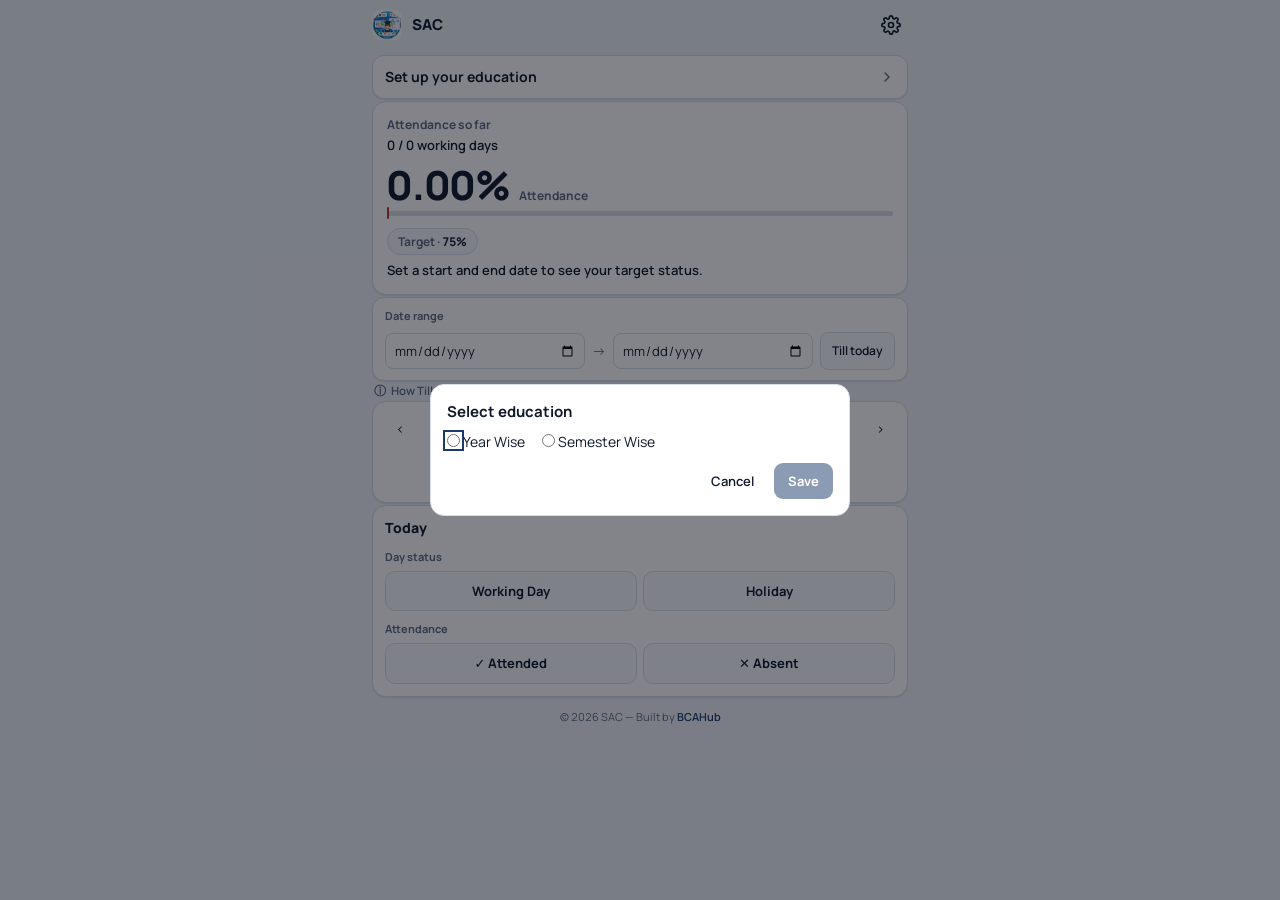
==== commit 02d5bd80: "Minor changes" ====
--- a/index.html
+++ b/index.html
@@ -41,15 +41,45 @@
   </header>
 
   <main class="home">
-    <button id="config-btn" class="config-btn" aria-haspopup="dialog">
-      <span id="config-summary" class="config-summary-text">Set up your education</span>
-      <svg class="chev" width="16" height="16" viewBox="0 0 24 24" fill="none" stroke="currentColor" stroke-width="2" stroke-linecap="round" stroke-linejoin="round" aria-hidden="true" focusable="false"><path d="M9 18l6-6-6-6"/></svg>
-    </button>
-    <section class="range-block" id="sem-select-wrap" aria-label="Semester" hidden>
-      <div class="range-label">Semester</div>
-      <select id="semester-select"></select>
-    </section>
-    <p class="notice" id="parent-note" hidden>Parent-guided attendance — meant to be tracked with a parent or guardian's help.</p>
+    <div class="education-row">
+    
+      <button id="config-btn" class="config-btn" aria-haspopup="dialog">
+        <span id="config-summary" class="config-summary-text">
+          Set up your education
+        </span>
+    
+        <svg class="chev"
+             width="16"
+             height="16"
+             viewBox="0 0 24 24"
+             fill="none"
+             stroke="currentColor"
+             stroke-width="2"
+             stroke-linecap="round"
+             stroke-linejoin="round"
+             aria-hidden="true"
+             focusable="false">
+          <path d="M9 18l6-6-6-6"/>
+        </svg>
+      </button>
+    
+      <section
+        class="semester-inline"
+        id="sem-select-wrap"
+        aria-label="Semester"
+        hidden
+      >
+        <select
+          id="semester-select"
+          aria-label="Select semester">
+        </select>
+      </section>
+    
+    </div>
+    
+    <p class="notice" id="parent-note" hidden>
+      Parent-guided attendance — meant to be tracked with a parent or guardian's help.
+    </p>
 
     <section class="attend-block" aria-live="polite">
       <div class="attend-label" id="attend-label">Attendance so far</div>
@@ -71,10 +101,16 @@
       <div class="range-label">Date range</div>
       <div class="range-row">
         <input type="date" id="start-date" aria-label="Start date">
+      
         <span class="arrow" aria-hidden="true">→</span>
+      
         <input type="date" id="end-date" aria-label="End date">
-      </div>
-      <label class="chip"><input type="checkbox" id="till-today"><span>Till today</span></label>
+      
+        <label class="chip">
+          <input type="checkbox" id="till-today">
+          <span>Till today</span>
+        </label>
+      </div>
     </section>
     <button class="info-toggle" id="till-info-btn" aria-expanded="false" aria-controls="till-info-detail">
       <span aria-hidden="true">ⓘ</span> How Till Today affects your percentage.
@@ -100,13 +136,17 @@
     <section class="day">
       <div class="day-head">
         <b id="today-date">Today</b>
-        <span class="sun-tag" id="sun-tag" hidden>Sunday</span>
-      </div>
-      <div id="holiday-name-display" class="pill hol-pill" hidden></div>
-      <div id="absent-reason-display" class="pill ab-pill" hidden></div>
-
-      <div class="status-group" role="group" id="day-status-group" aria-label="Day status">
-        <span class="group-label">Day status</span>
+    
+        <span class="sun-tag" id="sun-tag" hidden>
+          Sunday
+        </span>
+    
+        <span id="holiday-name-display" class="pill hol-pill" hidden></span>
+    
+        <span id="absent-reason-display" class="pill ab-pill" hidden></span>
+      </div>
+    
+      <div class="status-group" role="group" id="day-status-group" aria-label="Day status">        <span class="group-label">Day status</span>
         <div class="btn-row two-col">
           <button id="day-working" class="seg-btn" aria-pressed="false">Working Day</button>
           <button id="day-holiday" class="seg-btn" aria-pressed="false">Holiday</button>
@@ -123,8 +163,14 @@
       <p class="hint tiny" id="future-note" hidden>This date hasn't happened yet.</p>
       <p class="hint tiny" id="notworking-note" hidden>Mark this as a Working Day to record attendance.</p>
     </section>
+
   </main>
-  <footer><p class="copyright">© 2026 SAC — Built by <a href="https://pixels111.github.io/bcahub" class="splink">BCAHub</a></p></footer>
+<footer>
+  <p class="copyright">
+    © <span id="copyright-year"></span> SAC — Built by
+    <a href="https://pixels111.github.io/bcahub" class="splink">BCAHub</a>
+  </p>
+</footer>
 </div>
 
 <!-- Education configuration modal -->
@@ -151,40 +197,82 @@
       <input type="text" id="edu-other-name" placeholder="Enter course or education name" maxlength="60">
     </div>
 
-<div id="edu-duration-wrap" hidden>
-  <label class="row-label" for="edu-years-count">Select no. of years</label>
-  <input
-    type="number"
-    id="edu-years-count"
-    min="1"
-    max="12"
-    step="1"
-    inputmode="numeric"
-    placeholder="Enter number of years"
-  >
-</div>
-
-<div id="edu-semesters-wrap" hidden>
-  <label class="row-label" for="edu-semesters-count">Select no. of semesters</label>
-  <input
-    type="number"
-    id="edu-semesters-count"
-    min="1"
-    max="24"
-    step="1"
-    inputmode="numeric"
-    placeholder="Enter number of semesters"
-  >
-</div>
-
-    <div id="edu-selected-wrap" hidden class="edu-fixed">
-      <div class="dur-years" id="edu-selected-years"></div>
-      <div class="dur-sem" id="edu-selected-sem"></div>
-    </div>
-
-    <div class="acts"><button type="button" id="edu-cancel" class="ghost">Cancel</button><button type="submit" id="edu-save" class="solid" disabled>Save</button></div>
-  </form>
-</dialog>
+    <div id="edu-duration-wrap" hidden>
+      <label class="row-label" for="edu-years-count">Select no. of years</label>
+      <input
+        style="width: 100%;"
+        type="number"
+        id="edu-years-count"
+        min="1"
+        max="12"
+        step="1"
+        inputmode="numeric"
+        placeholder="Enter number of years"
+      >
+    </div>
+    
+    <div id="edu-semesters-wrap" hidden>
+      <label class="row-label" for="edu-semesters-count">Select no. of semesters</label>
+      <input
+        style="width: 100%;"
+        type="number"
+        id="edu-semesters-count"
+        min="1"
+        max="24"
+        step="1"
+        inputmode="numeric"
+        placeholder="Enter number of semesters"
+      >
+    </div>
+    
+        <div id="edu-selected-wrap" hidden class="edu-fixed">
+          <div class="dur-years" id="edu-selected-years"></div>
+          <div class="dur-sem" id="edu-selected-sem"></div>
+        </div>
+    
+        <div class="acts"><button type="button" id="edu-cancel" class="ghost">Cancel</button><button type="submit" id="edu-save" class="solid" disabled>Save</button></div>
+      </form>
+    </dialog>
+
+    <!-- First-time User Manual -->
+    <dialog id="user-manual-dlg" class="user-manual">
+      <form method="dialog">
+    
+        <h3>How SAC works</h3>
+    
+        <div class="manual-step">
+          <strong>1. Set your date range</strong>
+          <p>
+            Enter the start and end date of your semester or academic year.
+          </p>
+        </div>
+    
+        <div class="manual-step">
+          <strong>2. Don't know when it ends?</strong>
+          <p>
+            Turn on <b>Till Today</b>. SAC will calculate your attendance only up to today.
+          </p>
+        </div>
+    
+        <div class="manual-step">
+          <strong>3. Mark your attendance</strong>
+          <p>
+            Mark each working day as <b>Attended</b> or <b>Absent</b>.
+          </p>
+        </div>
+    
+        <div class="manual-tip">
+          <strong>Tip:</strong>
+          If you know your semester end date, enter it.
+          If you don't, use <b>Till Today</b> and update the end date later.
+        </div>
+    
+        <button type="submit" class="solid manual-btn">
+          Got it
+        </button>
+    
+      </form>
+    </dialog>
 
 <section id="settings-page" hidden>
   <div class="sheet">
@@ -243,9 +331,161 @@
           <label class="ghost file-btn">Import backup<input type="file" id="import-input" accept="application/json" hidden></label></div>
       </div>
 
-      <details class="block about"><summary>About</summary>
-        <p>SAC tracks attendance from LKG through postgraduate education, fully offline. Set up your education from the button at the top, then set a start and end date. The calendar always shows your full configured range. "Till today" controls only the percentage calculation: on, it counts only completed working days; off, it counts every scheduled working day in your range, including ones that haven't happened yet. All data stays on this device unless you export a backup.</p></details>
-   
+      <details class="block about">
+        <summary>About</summary>
+      
+        <h3>About SAC — Student Attendance Calculator</h3>
+      
+        <p>
+          SAC (Student Attendance Calculator) is a student-focused attendance
+          management tool designed to help students accurately track attendance
+          throughout their academic year. It supports multiple education systems,
+          including school, intermediate, diploma/polytechnic, degree, engineering,
+          IIT, IIIT, PG, and custom courses.
+        </p>
+      
+        <p>
+          The app provides a calendar-based attendance tracker with automatic
+          working-day calculation, configurable academic dates, manual holiday
+          management, attendance targets, penalty adjustments, semester-specific
+          records, and attendance reminders.
+        </p>
+      
+        <h3>Key Features</h3>
+      
+        <ul>
+          <li>Support for school, intermediate, diploma/polytechnic, degree, engineering, IIIT, IIT, PG, and other courses</li>
+          <li>Year-wise and semester-wise academic tracking</li>
+          <li>Custom number of academic years and semesters</li>
+          <li>Independent attendance records for each semester</li>
+          <li>Automatic working-day calculation</li>
+          <li>Manual holiday and non-working-day management</li>
+          <li>Attended and Absent day tracking</li>
+          <li>Attendance percentage calculation</li>
+          <li>Target attendance calculation and remaining working-day analysis</li>
+          <li>Configurable attendance penalties</li>
+          <li>Dark/light mode</li>
+          <li>Daily attendance reminders</li>
+          <li>Offline-first functionality with PWA support</li>
+          <li>Automatic local data saving</li>
+          <li>No account or external holiday service required</li>
+        </ul>
+      
+        <h3>How to Use SAC</h3>
+      
+        <h4>Getting Started</h4>
+      
+        <ol>
+          <li>Open <strong>Education Settings</strong> and select your education type.</li>
+          <li>Configure the required academic years and semesters.</li>
+          <li>Select the semester or academic year you want to track.</li>
+          <li>Set the academic <strong>From</strong> and <strong>To</strong> dates.</li>
+          <li>Enable <strong>Till Today</strong> if you want attendance calculations to use the current date as the completed-day cutoff.</li>
+          <li>SAC generates the applicable working days automatically.</li>
+        </ol>
+      
+        <h4>Tracking Attendance</h4>
+      
+        <p>
+          <strong>Marking Attendance:</strong><br>
+          Open a working day and mark it as <strong>Attended</strong> or
+          <strong>Absent</strong>.
+        </p>
+      
+        <p>
+          <strong>Adding Holidays:</strong><br>
+          Manually mark applicable dates as holidays/non-working days. SAC does not
+          automatically import holidays from external services.
+        </p>
+      
+        <p>
+          <strong>Adjusting Working Days:</strong><br>
+          Individual dates can be configured when your actual academic schedule
+          differs from the automatically generated working days.
+        </p>
+      
+        <p>
+          <strong>Semester Tracking:</strong><br>
+          Each semester maintains its own attendance record, allowing you to switch
+          between semesters and view their individual attendance statistics.
+        </p>
+      
+        <h3>Viewing Statistics</h3>
+      
+        <p>The dashboard automatically displays information such as:</p>
+      
+        <ul>
+          <li>Total scheduled working days</li>
+          <li>Completed working days</li>
+          <li>Days attended</li>
+          <li>Days absent</li>
+          <li>Current attendance percentage</li>
+          <li>Target attendance percentage</li>
+          <li>Required/remaining working days where applicable</li>
+          <li>Penalty-adjusted attendance</li>
+        </ul>
+      
+        <h3>Attendance Reminders</h3>
+      
+        <p>
+          SAC can send a daily notification reminding you to record your attendance.
+          You can configure the reminder time from the settings.
+        </p>
+      
+        <p>
+          Notification delivery in the background depends on browser and device
+          support.
+        </p>
+      
+        <h3>Navigation Tips</h3>
+      
+        <ul>
+          <li>Select the required academic year or semester from the education controls.</li>
+          <li>Use the calendar to navigate between dates and months.</li>
+          <li>Tap a date to view or change its attendance status.</li>
+          <li>Use settings to configure education details, attendance targets, penalties, theme, and reminders.</li>
+          <li>Use <strong>Till Today</strong> when you want attendance calculations to consider only days completed up to the current date.</li>
+        </ul>
+      
+        <h3>Privacy &amp; Offline Usage</h3>
+      
+        <p>
+          Your attendance data is stored locally in your browser. SAC does not
+          require an account or external holiday database to maintain your
+          attendance records.
+        </p>
+      
+        <p>
+          Once installed/cached as a PWA, SAC is designed to continue working
+          offline, allowing you to manage attendance without an internet connection.
+        </p>
+      
+      </details>
+
+      <div class="support-note">
+        <strong>Need help or found an issue?</strong>
+      
+        <p>
+          If you notice any mistakes, bugs, features not working properly,
+          or have an idea for a future feature, please contact us.
+          We'd appreciate your feedback and will look into it.
+        </p>
+      
+        <div class="support-links">
+          <a href="mailto:sethuthangella2006@gmail.com">
+            Email Us
+          </a>
+      
+          <a
+            href="https://www.instagram.com/sethu.thangella?igsh=MWZyc2I0czN0YXky"
+            target="_blank"
+            rel="noopener noreferrer"
+          >
+            Instagram
+          </a>
+        </div>
+      </div>     
+
       <div class="block danger-zone">
         <h3>Danger Zone</h3>
       
@@ -264,8 +504,8 @@
         </button>
       </div>
       
-      
-      </div>
+
+    </div>
   </div>
 </section>
 
--- a/styles.css
+++ b/styles.css
@@ -5,7 +5,7 @@
   --ok:#e3f4ec; --okx:#0f7a5c;
   --no:#fbe7e6; --nox:#b3392c;
   --ho:#fbeed7; --hox:#96650f;
-  --su:#e6ecf7;
+  --su:#dce8f7;
   --shadow:0 1px 2px rgba(16,26,43,.06),0 1px 1px rgba(16,26,43,.04);
   color-scheme:light;
 }
@@ -15,7 +15,7 @@
   --ok:#123227; --okx:#4fd6a4;
   --no:#3a1a18; --nox:#f28b7f;
   --ho:#332507; --hox:#e8b04c;
-  --su:#182238;
+  --su:#182b4a;
   --shadow:0 1px 2px rgba(0,0,0,.35),0 1px 1px rgba(0,0,0,.25);
   color-scheme:dark;
 }
@@ -30,7 +30,7 @@
 
 /* ---- Shell --------------------------------------------------------- */
 .app{min-height:100dvh;max-width:560px;margin:0 auto;padding:0 12px calc(10px + env(safe-area-inset-bottom));display:flex;flex-direction:column;gap:10px;overflow-x:hidden}
-header{position:sticky;top:0;z-index:3;display:flex;align-items:center;gap:10px;padding:calc(8px + env(safe-area-inset-top)) 0 8px;background:var(--bg)}
+header{position:sticky;top:0;z-index:3;display:flex;align-items:center;gap:10px;padding:calc(8px + env(safe-area-inset-top)) 0 3px;background:var(--bg)}
 .logo{width:30px;height:30px;border-radius:8px;flex-shrink:0}
 h1{flex:1;font-size:15px;font-weight:800}
 .icon-btn{width:34px;height:34px;flex-shrink:0;border-radius:8px;display:flex;align-items:center;justify-content:center;color:var(--tx)}
@@ -48,7 +48,7 @@
 .notice{font-size:12px;color:var(--hox);background:var(--ho);border-radius:10px;padding:8px 10px;line-height:1.5}
 
 /* ---- Attendance block: percentage-dominant hierarchy --------------- */
-.attend-block{background:var(--sf);border:1px solid var(--bd);border-radius:14px;box-shadow:var(--shadow);padding:14px}
+.attend-block{background:var(--sf);border:1px solid var(--bd);border-radius:14px;box-shadow:var(--shadow);padding:14px;margin-bottom:2px;}
 .attend-label{font-size:12px;font-weight:700;color:var(--mu);display:block}
 .attend-sub{font-size:13px;font-weight:600;color:var(--tx);display:block;margin-top:2px}
 .percent-row{display:flex;flex-direction:column;gap:6px;margin-top:10px}
@@ -76,12 +76,18 @@
 .range-row input[type=date]{flex:1 1 128px;min-width:118px}
 .chip{position:relative;display:inline-flex;align-self:flex-start}
 .chip input{position:absolute;opacity:0;inset:0;cursor:pointer}
-.chip span{padding:6px 11px;border:1px solid var(--bd);border-radius:999px;font-size:12px;font-weight:600;background:var(--sf2);color:var(--tx)}
+.chip span{padding:9px 11px;border:1px solid var(--bd);border-radius:8px;font-size:12px;font-weight:600;background:var(--sf2);color:var(--tx)}
 .chip input:checked+span{background:var(--pr);border-color:var(--pr);color:var(--pr-tx)}
 .chip input:focus-visible+span{outline:2px solid var(--pr);outline-offset:2px}
 .info-toggle{display:flex;align-items:center;gap:5px;font-size:11.5px;color:var(--mu);font-weight:600;padding:2px 2px;text-align:left}
 .info-toggle:hover{color:var(--pr)}
 .info-detail{font-size:12px;color:var(--mu);line-height:1.6;background:var(--sf2);border:1px solid var(--bd);border-radius:10px;padding:8px 10px;margin-top:-2px}
+
+/* ---- Date range only ----------------------------------------------- */
+.range-row{display:flex;align-items:center;gap:7px;flex-wrap:nowrap;width:100%;}
+.range-row input[type="date"]{flex:1 1 0;min-width:0;width:0;}
+.range-row .arrow{flex:0 0 auto;color:var(--mu);}
+.range-row .chip{flex:0 0 auto;white-space:nowrap;}
 
 /* ---- Calendar: fixed-size square cells ----------------------------- */
 .cal{background:var(--sf);border:1px solid var(--bd);border-radius:14px;box-shadow:var(--shadow);padding:10px}
@@ -106,11 +112,13 @@
 .legend .at{color:var(--okx)}.legend .ab{color:var(--nox)}.legend .hol{color:var(--hox)}.legend .sun{color:var(--pr)}
 
 /* ---- Day panel --------------------------------------------------- */
-.day{background:var(--sf);border:1px solid var(--bd);border-radius:14px;box-shadow:var(--shadow);padding:12px;display:flex;flex-direction:column;gap:10px}
-.day-head{display:flex;align-items:center;gap:8px;flex-wrap:wrap}
-.day-head b{font-size:14px;font-weight:800}
+.day{background:var(--sf);border:1px solid var(--bd);border-radius:14px;box-shadow:var(--shadow);padding:12px;display:flex;flex-direction:column;gap:10px;margin-top:2px;}
+.day-head{display:flex;align-items:center;gap:8px;flex-wrap:nowrap;min-width:0;}
+.day-head b{font-size:14px;font-weight:800;flex:0 0 auto;white-space:nowrap;}
+.day-head .sun-tag,
+.day-head .pill{flex:0 1 auto;min-width:0;max-width:50%;overflow:hidden;text-overflow:ellipsis;white-space:nowrap;}
 .sun-tag{font-size:11px;font-weight:700;color:var(--pr);background:var(--su);border-radius:999px;padding:2px 9px}
-.pill{align-self:flex-start;padding:4px 10px;border-radius:999px;font-size:12px;font-weight:600}
+.pill{padding:4px 10px;border-radius:999px;font-size:12px;font-weight:600}
 .hol-pill{background:var(--ho);color:var(--hox)}
 .ab-pill{background:var(--no);color:var(--nox)}
 .status-group{display:flex;flex-direction:column;gap:6px}
@@ -126,7 +134,9 @@
 .splink{color:var(--pr);text-decoration:none;font-weight:600}
 .splink:hover{text-decoration:underline}
 
+
 /* ---- Settings sheet ------------------------------------------------ */
+
 #settings-page{position:fixed;inset:0;background:var(--bg);z-index:5;overflow:hidden}
 #settings-page[hidden]{display:none}
 .sheet{height:100%;max-width:560px;margin:0 auto;display:flex;flex-direction:column}
@@ -155,59 +165,64 @@
 .about summary{cursor:pointer;font-weight:800;font-size:13px}
 .about p{margin-top:8px;font-size:12px;color:var(--mu);line-height:1.6}
 
-.danger-zone {
-  border: 1px solid rgba(220, 38, 38, 0.35);
-  border-radius: 14px;
-  padding: 16px;
-  margin-top: 20px;
+/* About Section */
+details.block.about {width: 100%;box-sizing: border-box;}
+details.block.about > summary {cursor: pointer;font-weight: 700;user-select: none}
+details.block.about > summary::marker {color: currentColor;}
+details.block.about > h3 {margin: 20px 0 10px;font-size: 1rem;line-height: 1.4;font-weight: 700;}
+details.block.about > h3:first-of-type {margin-top: 18px;}
+details.block.about > h4 {margin: 16px 0 7px;font-size: 0.94rem;line-height: 1.4;font-weight: 700;}
+details.block.about > p {margin: 0 0 12px;font-size: 0.9rem;line-height: 1.65;color: var(--muted, inherit);}
+details.block.about > ul,
+details.block.about > ol {margin: 8px 0 16px;padding-left: 22px;}
+details.block.about > ul li,
+details.block.about > ol li {margin: 6px 0;padding-left: 3px;font-size: 0.9rem;line-height: 1.55;color: var(--muted, inherit);}
+details.block.about > ul li::marker {font-size: 0.75em;}
+details.block.about > ol li::marker {font-weight: 600;}
+details.block.about strong {color: inherit;font-weight: 700;}
+
+/*About content readable on small screens */
+@media (max-width: 480px) {
+  details.block.about > h3 {
+    margin-top: 18px;
+    font-size: 0.96rem;
+  }
+
+  details.block.about > h4 {
+    font-size: 0.9rem;
+  }
+
+  details.block.about > p,
+  details.block.about > ul li,
+  details.block.about > ol li {
+    font-size: 0.86rem;
+    line-height: 1.6;
+  }
+
+  details.block.about > ul,
+  details.block.about > ol {
+    padding-left: 20px;
+  }
 }
 
-.danger-zone h3 {
-  margin-top: 0;
-}
-
-.danger-btn {
-  border: 0;
-  border-radius: 11px;
-  padding: 11px 16px;
-  margin-top: 10px;
-  font: inherit;
-  font-weight: 700;
-  cursor: pointer;
-  background: #dc2626;
-  color: #fff;
-}
-
-.danger-btn:hover {
-  filter: brightness(0.94);
-}
-
-.danger-text {
-  color: #dc2626;
-  font-weight: 700;
-}
-
+/* support */
+.support-note{background:var(--sf);border:1px solid var(--bd);border-radius:10px;padding:10px 12px;color:var(--mu);font-size:12px;line-height:1.5;}
+.support-note strong{display:block;color:var(--tx);font-size:13px;margin-bottom:3px;}
+.support-note p{ margin:0 0 7px;}
+.support-links{display:flex;flex-wrap:wrap;align-items:center;gap:6px 12px;}
+.support-links a{color:var(--pr);font-weight:700;text-decoration:none;}
+.support-links a:hover{text-decoration:underline;}
+
+/*  danzer Zone  */
+.danger-zone{  border: 1px solid rgba(220, 38, 38, 0.35);  border-radius: 14px;  padding: 16px;}
+.danger-zone h3 {  margin-top: 0;}
+.danger-btn {  border: 0;  border-radius: 11px;  padding: 11px 16px;  margin-top: 10px;  font: inherit;  font-weight: 700;  cursor: pointer;  background: #dc2626;  color: #fff;}
+.danger-btn:hover {  filter: brightness(0.94);}
+.danger-text {  color: #dc2626;  font-weight: 700;}
 /* Cancel button in Erase Data dialog */
-#erase-data-cancel {
-  background: transparent;
-  color: var(--text);
-  cursor: pointer;
-  border: 0;
-  border-radius: 11px;
-  padding: 11px 16px;
-  margin-top: 10px;
-  font: inherit;
-  font-weight: 700;
-
-}
-
-#erase-data-cancel:hover {
-    filter: brightness(0.94);
-}
-
-#erase-data-cancel:active {
-  transform: translateY(1px);
-}
+#erase-data-cancel {  background: transparent;  color: var(--text);  cursor: pointer;  border: 0;  border-radius: 11px;  padding: 11px 16px;  margin-top: 10px;  font: inherit;  font-weight: 700;}
+#erase-data-cancel:hover {    filter: brightness(0.94);}
+#erase-data-cancel:active {  transform: translateY(1px);}
 
 /* ---- Dialog + toast ------------------------------------------------ */
 dialog{margin:auto;border:1px solid var(--bd);border-radius:14px;padding:16px;width:min(92vw,420px);max-height:88dvh;overflow-y:auto;background:var(--sf);color:var(--tx)}
@@ -221,22 +236,68 @@
 #toast.show{opacity:1;transform:translate(-50%,0)}
 
 /* ---- Education modal ------------------------------------------------ */
-.row-label{font-size:12px;font-weight:700;color:var(--mu);display:block}
-.edu-list{display:flex;flex-direction:column;gap:5px;max-height:260px;overflow-y:auto}
-.edu-opt{position:relative}
-.edu-opt input{position:absolute;opacity:0;inset:0;cursor:pointer}
-.edu-opt span{display:block;padding:10px 12px;border:1px solid var(--bd);border-radius:10px;font-size:13.5px;font-weight:700;background:var(--sf2)}
-.edu-opt input:checked+span{background:var(--pr);border-color:var(--pr);color:var(--pr-tx)}
-.edu-levels{display:grid;grid-template-columns:repeat(auto-fill,minmax(84px,1fr));gap:6px;max-height:220px;overflow-y:auto}
-.edu-lvl{position:relative}
-.edu-lvl input{position:absolute;opacity:0;inset:0;cursor:pointer}
-.edu-lvl span{display:flex;flex-direction:column;align-items:center;justify-content:center;gap:2px;padding:10px 6px;border:1px solid var(--bd);border-radius:10px;font-size:12.5px;font-weight:700;background:var(--sf2);text-align:center;min-height:52px}
-.edu-lvl input:checked+span{background:var(--pr);border-color:var(--pr);color:var(--pr-tx)}
-.edu-lvl small{font-size:9px;font-weight:600;color:var(--hox);background:var(--ho);border-radius:999px;padding:0 5px}
-.edu-lvl input:checked+span small{background:rgba(255,255,255,.25);color:inherit}
-.edu-fixed{background:var(--sf2);border:1px solid var(--bd);border-radius:10px;padding:10px 12px;display:flex;flex-direction:column;gap:2px}
-.dur-years{font-size:16px;font-weight:800}
-.dur-sem{font-size:12px;font-weight:600;color:var(--mu)}
-
-@media (max-width:380px){.percent-num{font-size:34px}}
-@media (prefers-reduced-motion:reduce){*{transition:none!important}}
+.row-label{  font-size:12px;  font-weight:700;  color:var(--mu);  display:block;}
+.edu-list{  display:flex;  flex-direction:column;  gap:5px;  max-height:365px;  overflow-y:auto;}
+.edu-opt{  position:relative;}
+.edu-opt input{  position:absolute;  opacity:0;  inset:0;  cursor:pointer;}
+.edu-opt span{  display:block;  padding:10px 12px;  border:1px solid var(--bd);  border-radius:10px;  font-size:13.5px;  font-weight:700;  background:var(--sf2);}
+.edu-opt input:checked+span{  background:var(--pr);  border-color:var(--pr);  color:var(--pr-tx);}
+.edu-levels{  display:grid;  grid-template-columns:repeat(auto-fill,minmax(84px,1fr));  gap:6px;  max-height:220px;  overflow-y:auto;}
+.edu-lvl{  position:relative;}
+.edu-lvl input{  position:absolute;  opacity:0;  inset:0;  cursor:pointer;}
+.edu-lvl span{  display:flex;  flex-direction:column;  align-items:center;  justify-content:center;  gap:2px;  padding:10px 6px;  border:1px solid var(--bd);  border-radius:10px;  font-size:12.5px;  font-weight:700;  background:var(--sf2);  text-align:center;  min-height:52px;}
+.edu-lvl input:checked+span{  background:var(--pr);  border-color:var(--pr);  color:var(--pr-tx);}
+.edu-lvl small{  font-size:9px;  font-weight:600;  color:var(--hox);  background:var(--ho);  border-radius:999px;  padding:0 5px;}
+.edu-lvl input:checked+span small{  background:rgba(255,255,255,.25);  color:inherit;}
+.edu-fixed{  background:var(--sf2);  border:1px solid var(--bd);  border-radius:10px;  padding:10px 12px;  display:flex;  flex-direction:column;  gap:2px;}
+.dur-years{  font-size:16px;  font-weight:800;}
+.dur-sem{  font-size:12px;  font-weight:600;  color:var(--mu);}
+
+/* ---- Education + Semester row -------------------------------------- */
+.education-row{  display:flex;  align-items:center;  gap:4px;  width:100%; margin-bottom:2px;}
+/* Select Education */
+.education-row #config-btn{  flex:1 1 60%;  min-width:0;}
+/* Semester container */
+.education-row .semester-inline{  flex:0 1 40%;  min-width:0;}
+/* Keep hidden when not needed */
+.education-row .semester-inline[hidden]{  display:none;}
+
+/* ---- Semester select - match Education button ---------------------- */
+
+.education-row #semester-select{  width:100%;  min-width:0;  height:46px;  padding:0 38px 0 14px;  border:1px solid var(--bd);  border-radius:12px;  background:var(--sf);  color:var(--tx);  font-size:14px;  font-weight:600;  outline:none;  cursor:pointer;  appearance:none;  -webkit-appearance:none; 
+ /* Custom dropdown arrow */  
+ background-image:linear-gradient(45deg, transparent 50%, currentColor 50%), linear-gradient(135deg, currentColor 50%, transparent 50%);  
+ background-position: calc(100% - 17px) 20px, calc(100% - 12px) 20px;  
+ background-size: 5px 5px,    5px 5px;  
+ background-repeat: no-repeat;}
+ /* Hover */
+ .education-row #semester-select:hover{  border-color:var(--pr);}
+ /* Focus */
+ .education-row #semester-select:focus{  border-color:var(--pr);  box-shadow:0 0 0 2px color-mix(in srgb, var(--pr) 20%, transparent);}
+ /* Disabled */
+ .education-row #semester-select:disabled{  opacity:.6;  cursor:not-allowed;}
+ 
+ /* Mobile */
+ @media (max-width:380px){  
+  .education-row{    gap:6px;  }  
+  .education-row #config-btn{    flex:1 1 60%;    min-width:0;  }  
+  .education-row .semester-inline{    flex:0 1 40%;  }  
+  .education-row #semester-select{    height:46px;    padding-left:11px;    padding-right:32px;    font-size:12px;    background-position:      calc(100% - 14px) 20px,      calc(100% - 9px) 20px;  }}
+
+  @media (max-width:380px){  
+    .percent-num{    font-size:34px;  }}
+
+  @media (prefers-reduced-motion:reduce){ 
+     *{    transition:none!important;  }}
+
+/* ---------- First-time User Manual ---------- */
+.user-manual {  width: min(92vw, 420px);  max-width: 420px;  border: 0;  border-radius: 16px;  padding: 0;  color: var(--text);  box-shadow: 0 20px 60px rgba(0, 0, 0, .25);}
+.user-manual::backdrop {  background: rgba(0, 0, 0, .45);}
+.user-manual form {  padding: 22px;}
+.user-manual h3 {  margin: 0 0 18px;  font-size: 20px;}
+.manual-step {  margin-bottom: 16px;}
+.manual-step strong {  display: block;  margin-bottom: 4px;}
+.manual-step p {  margin: 0;  font-size: 14px;  line-height: 1.5;  color: var(--muted);}
+.manual-tip {  margin-top: 18px;  padding: 12px;  border-radius: 10px;  background: var(--surface-2);  font-size: 14px;  line-height: 1.5;}
+.manual-btn {  width: 100%;  margin-top: 20px;}
+
